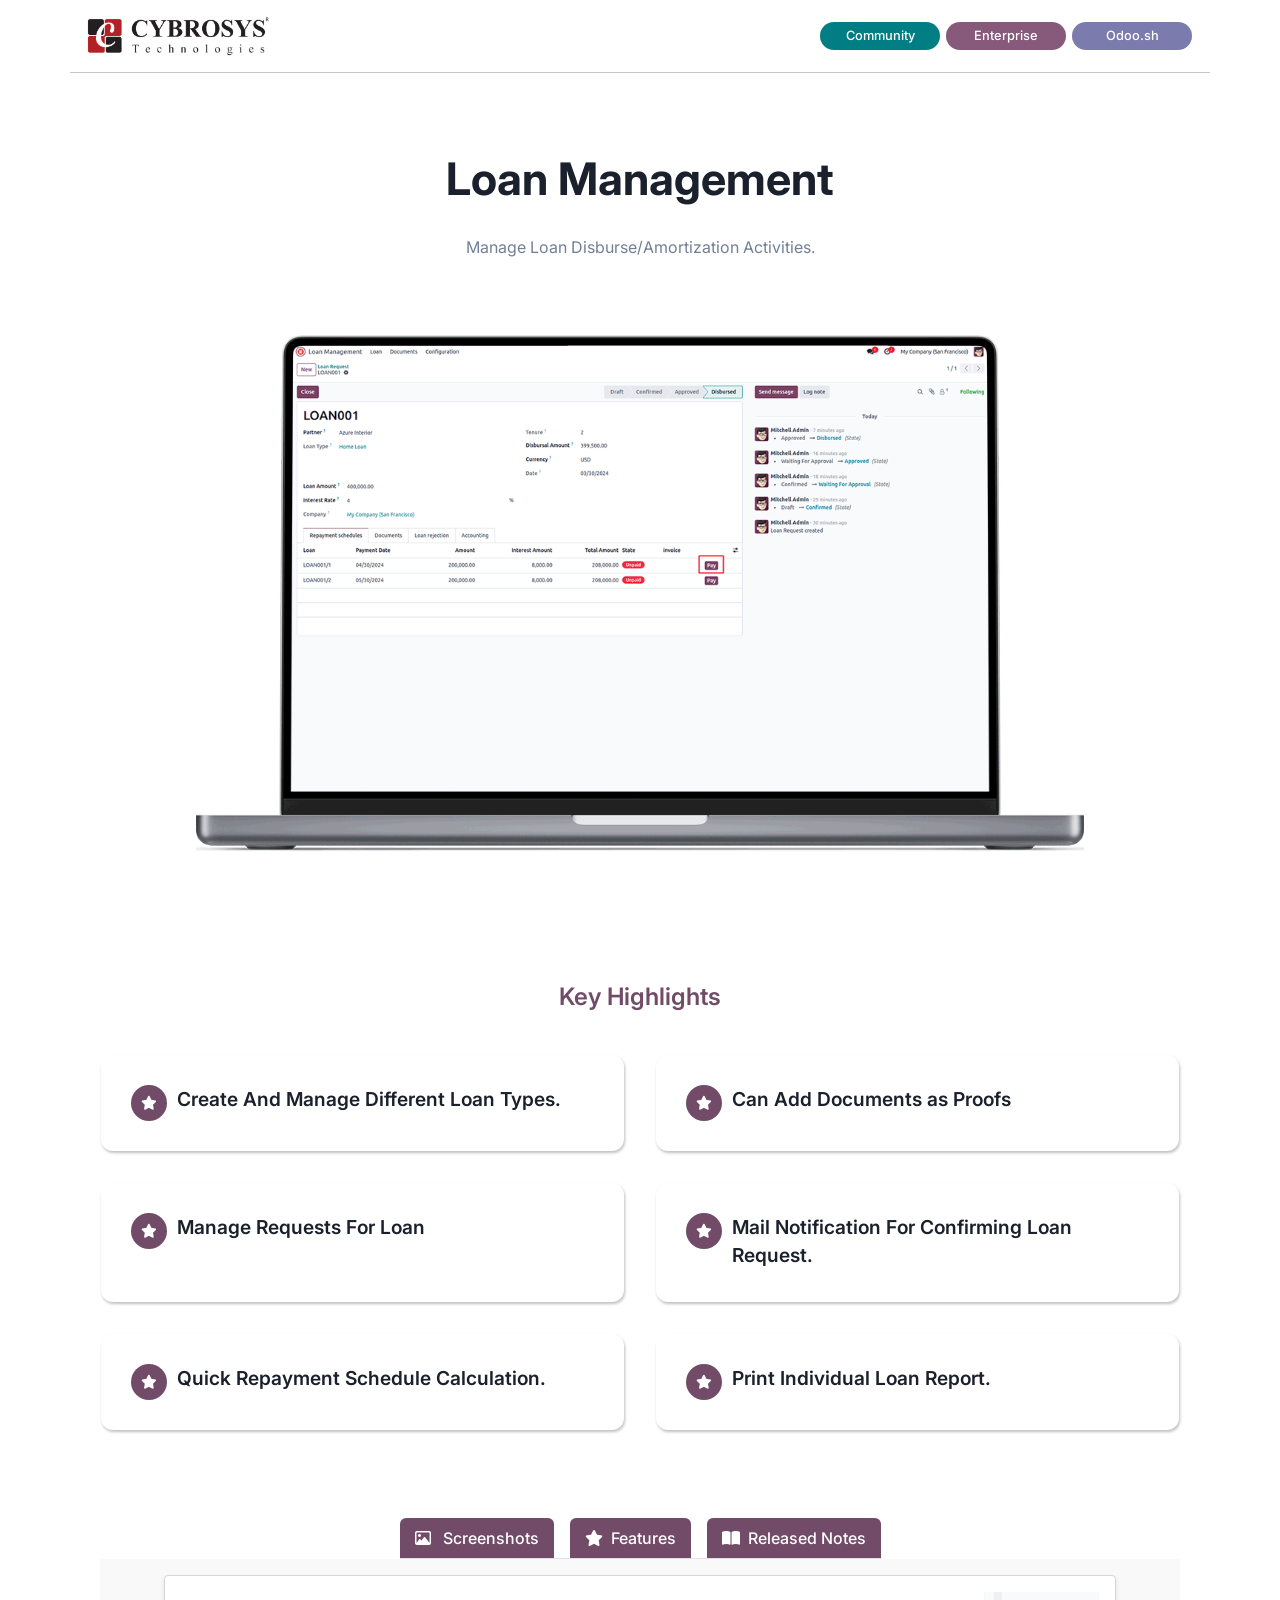
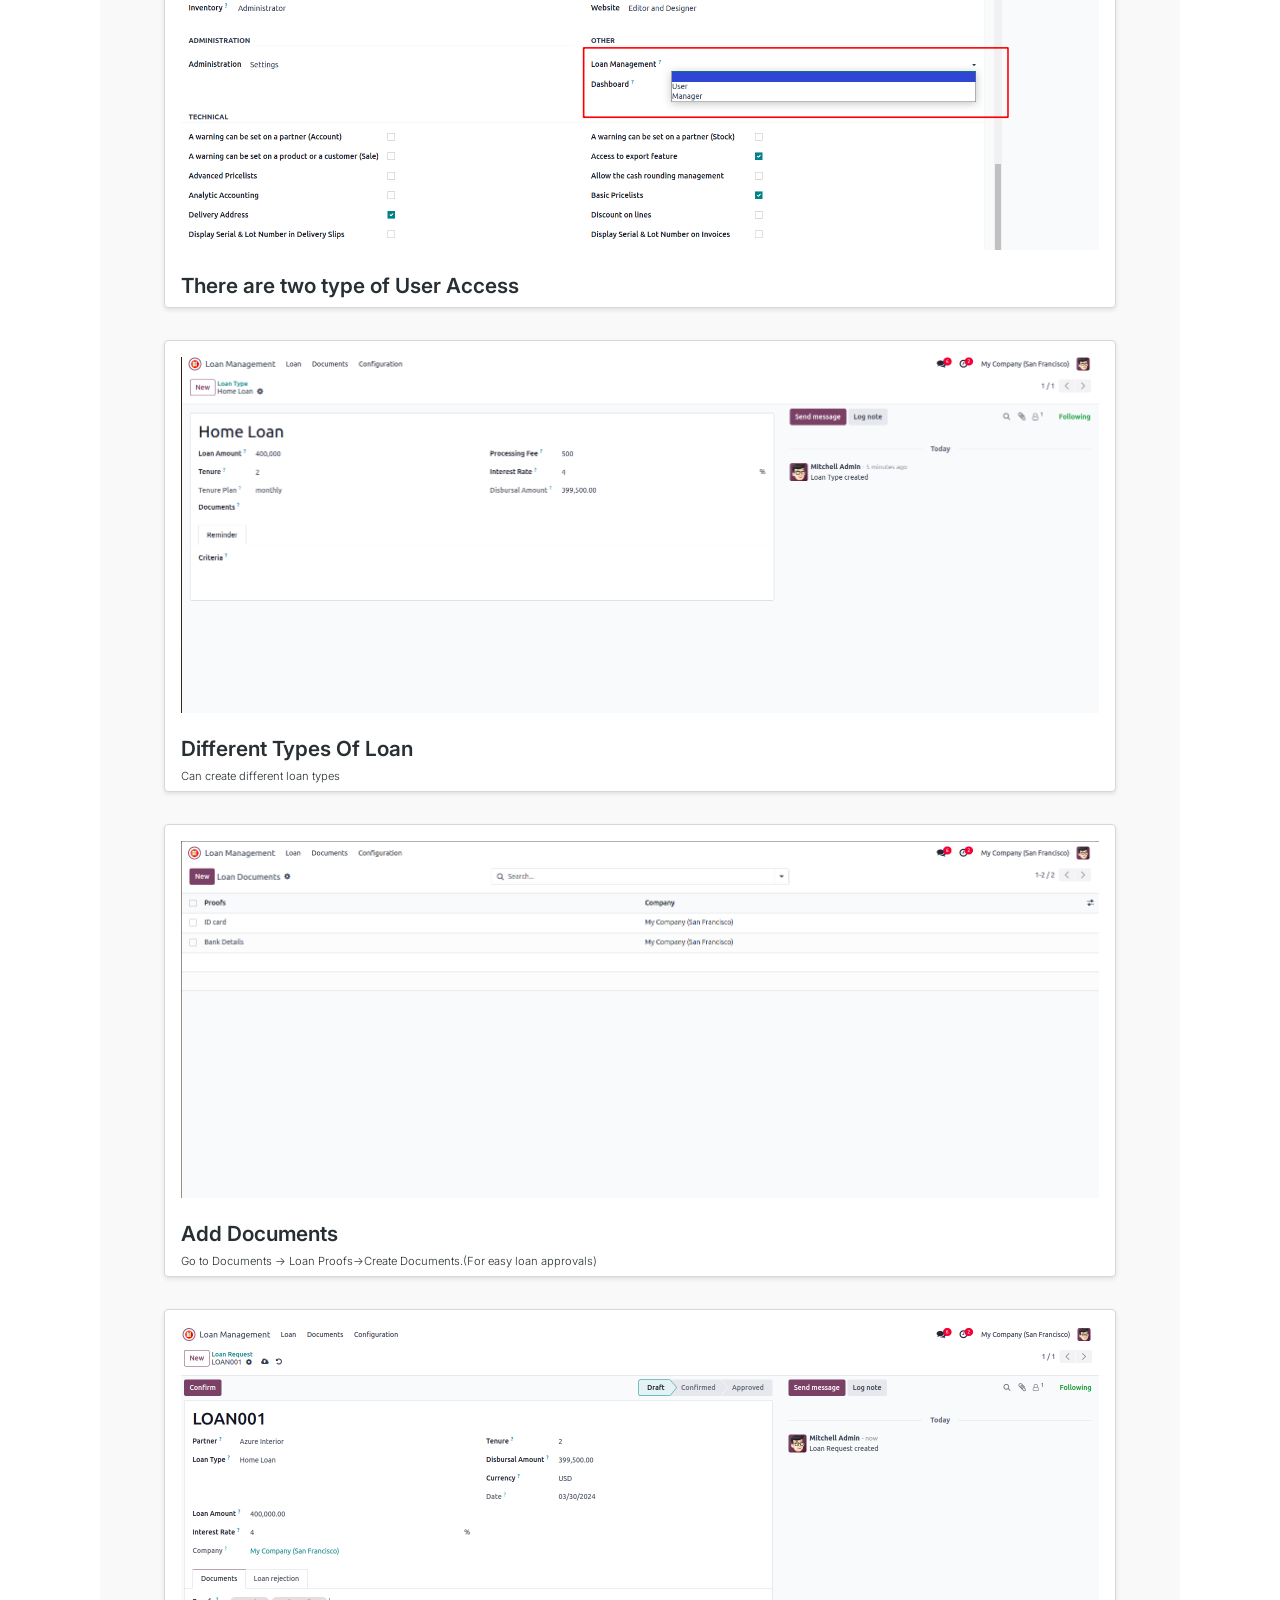
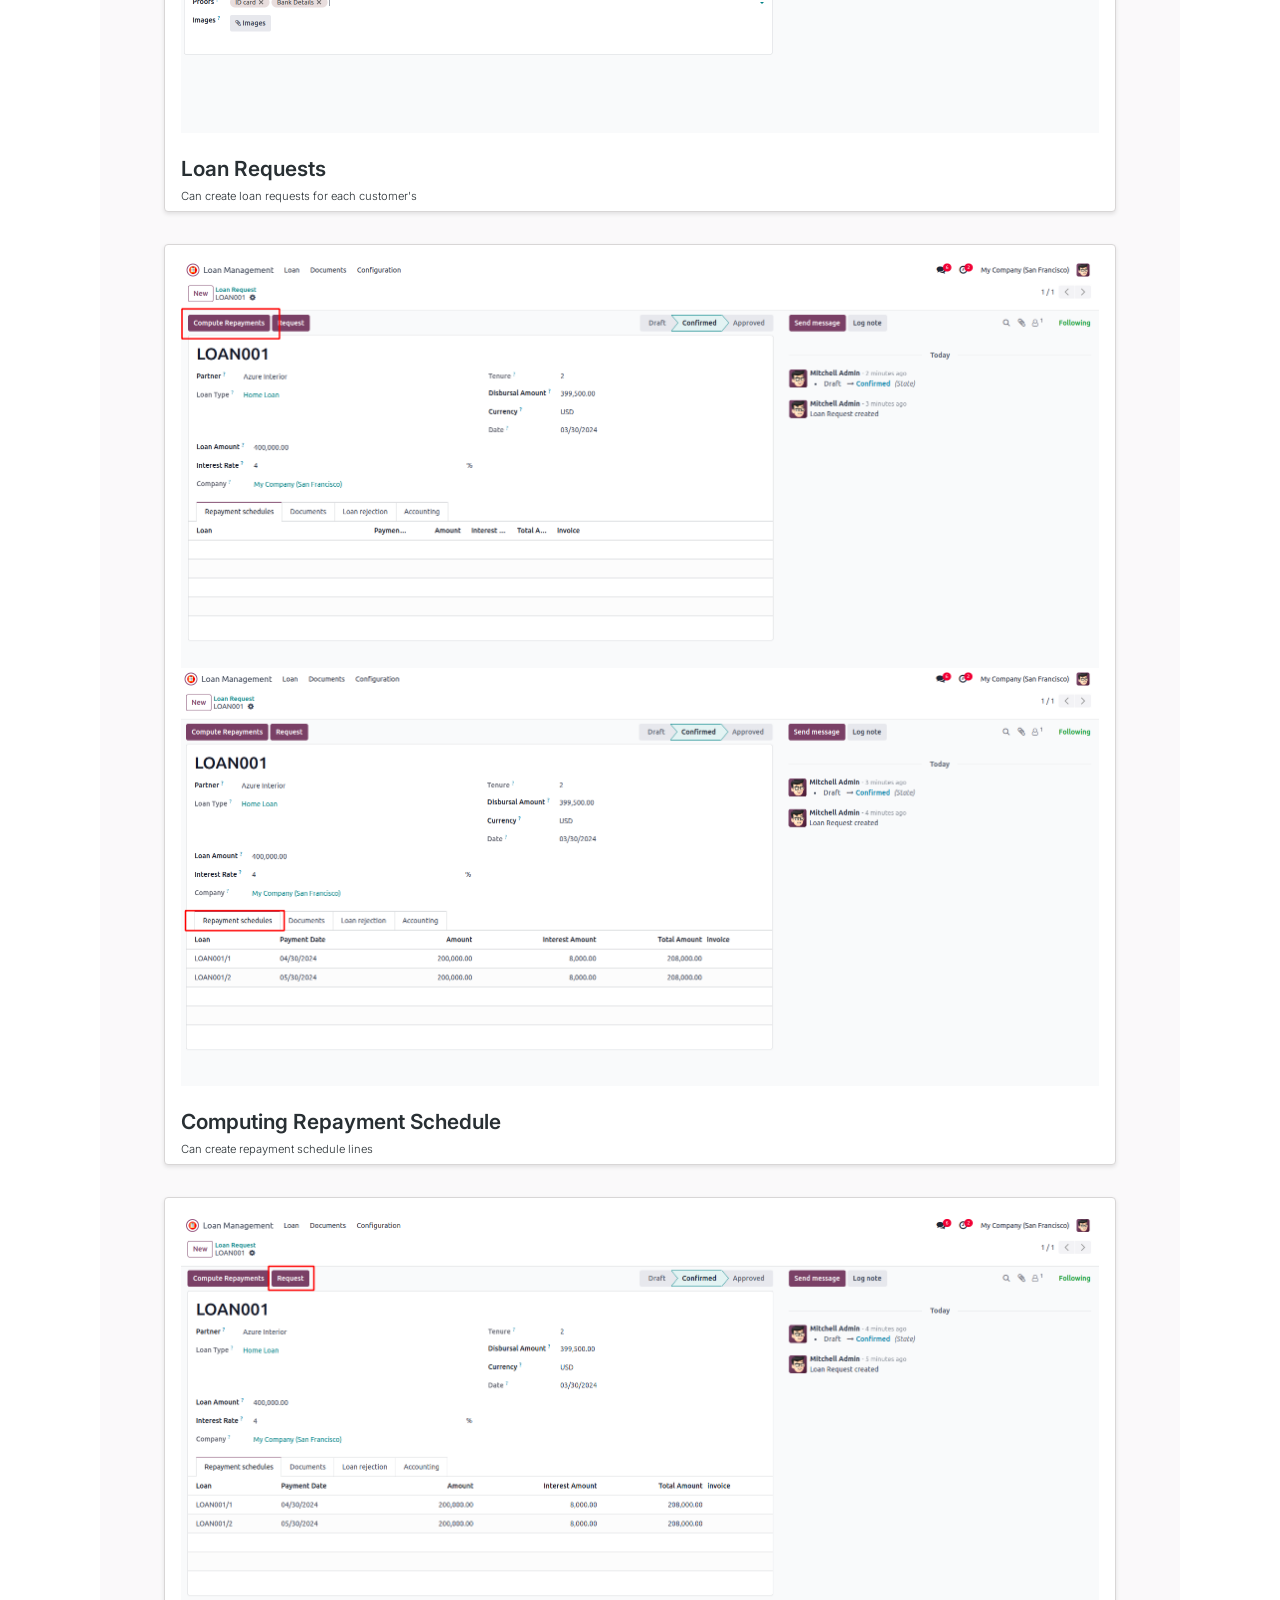
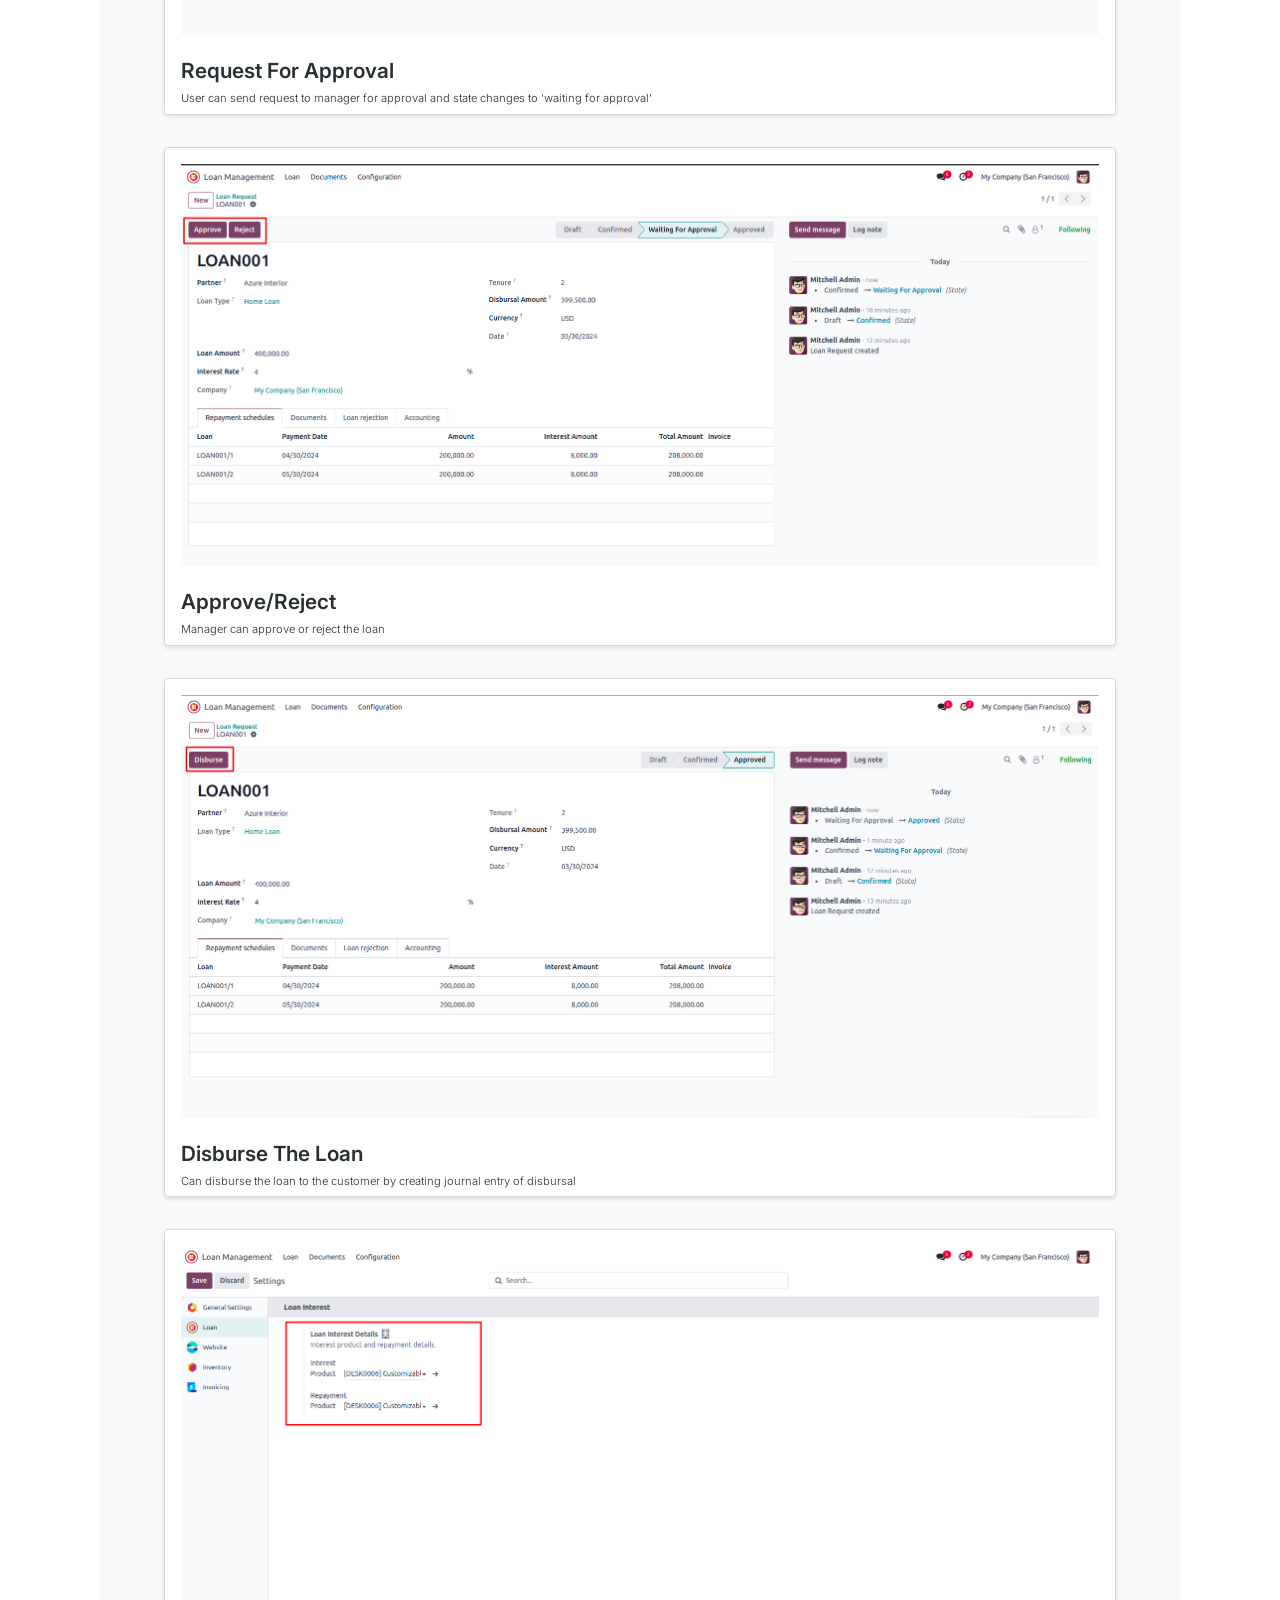
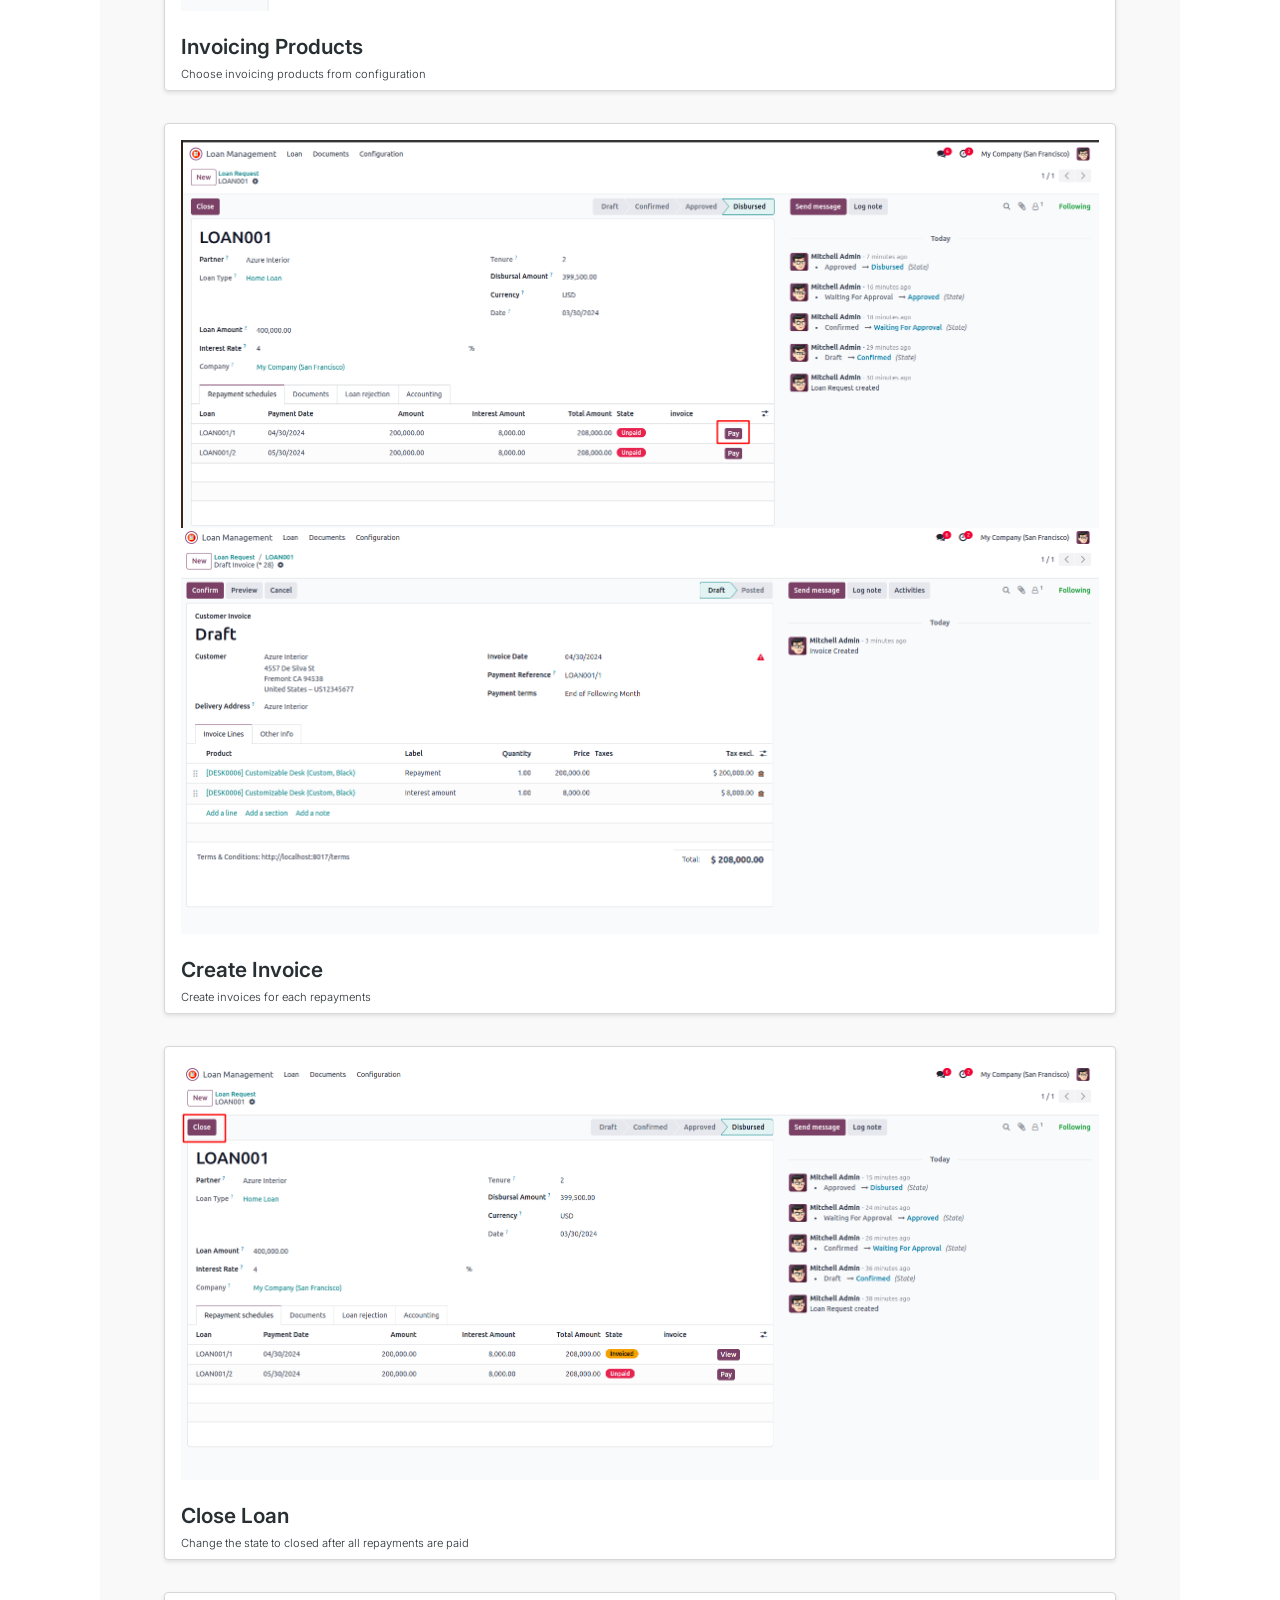
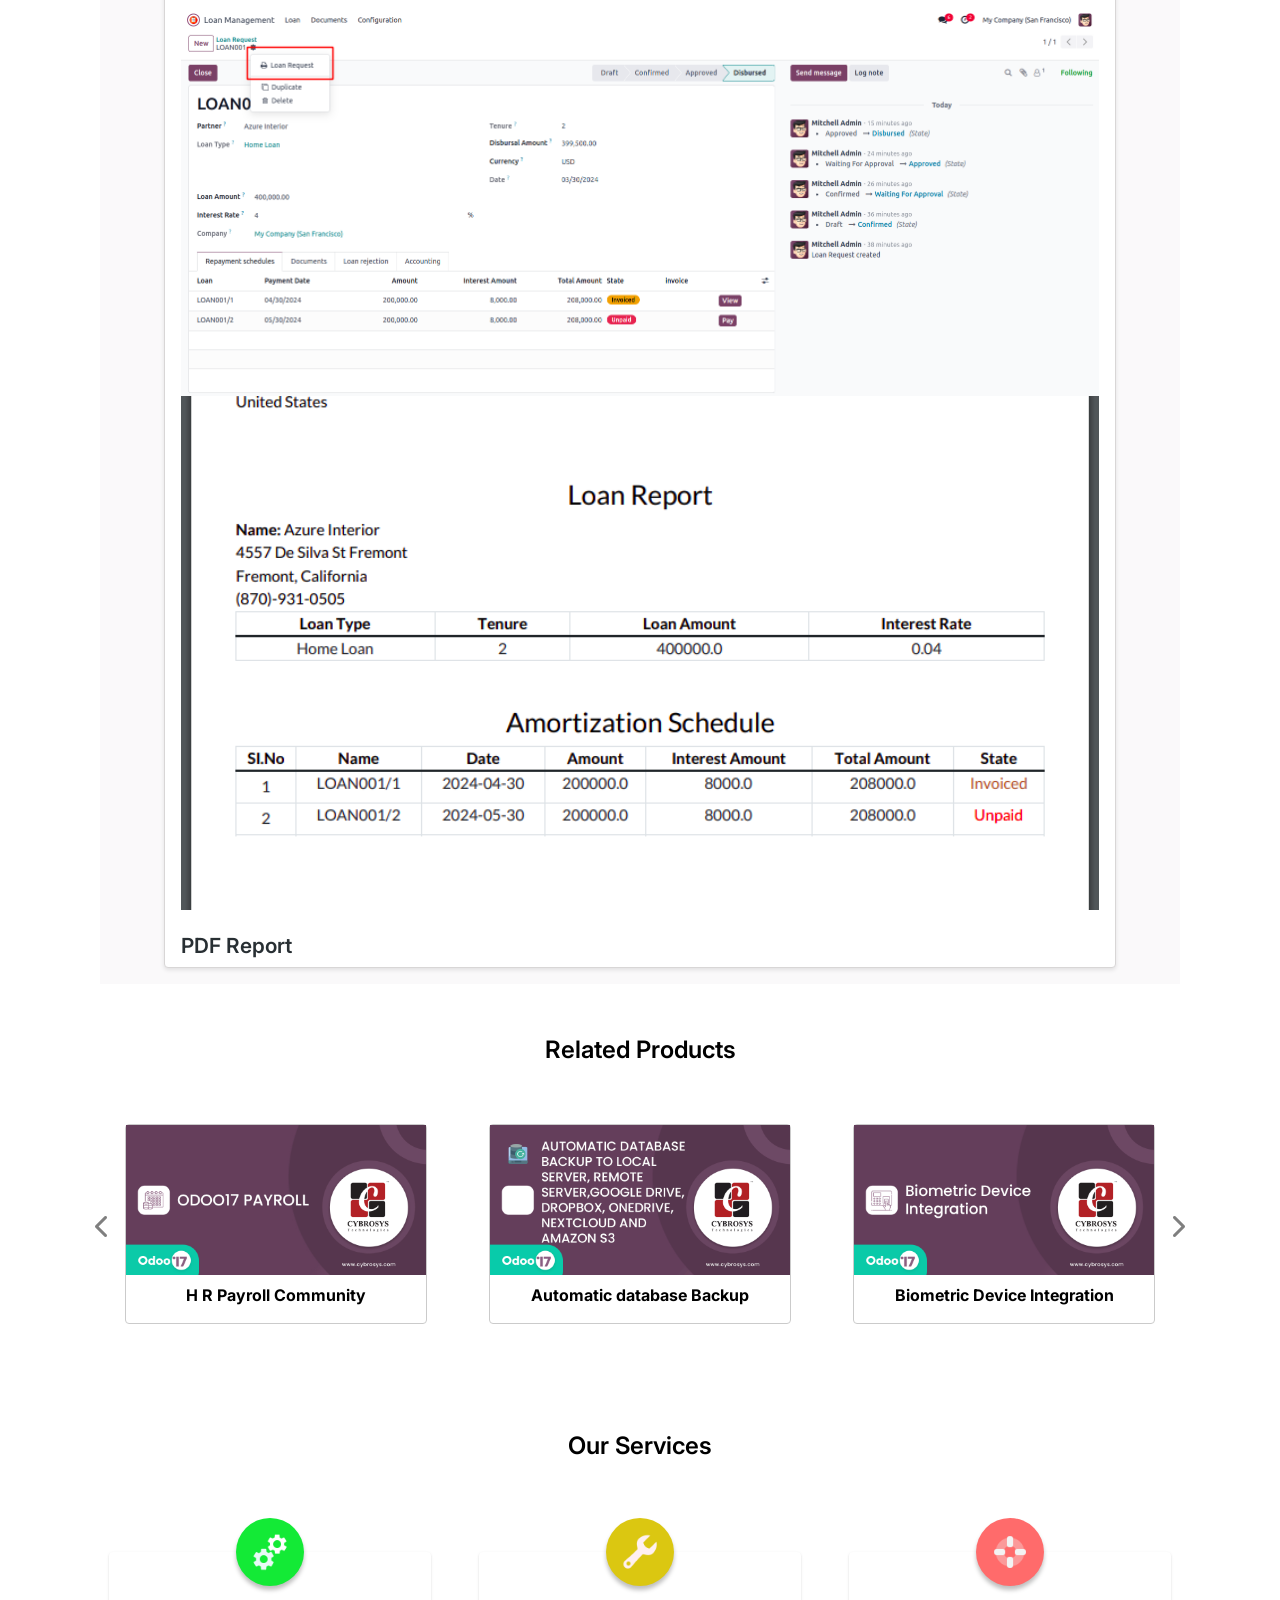
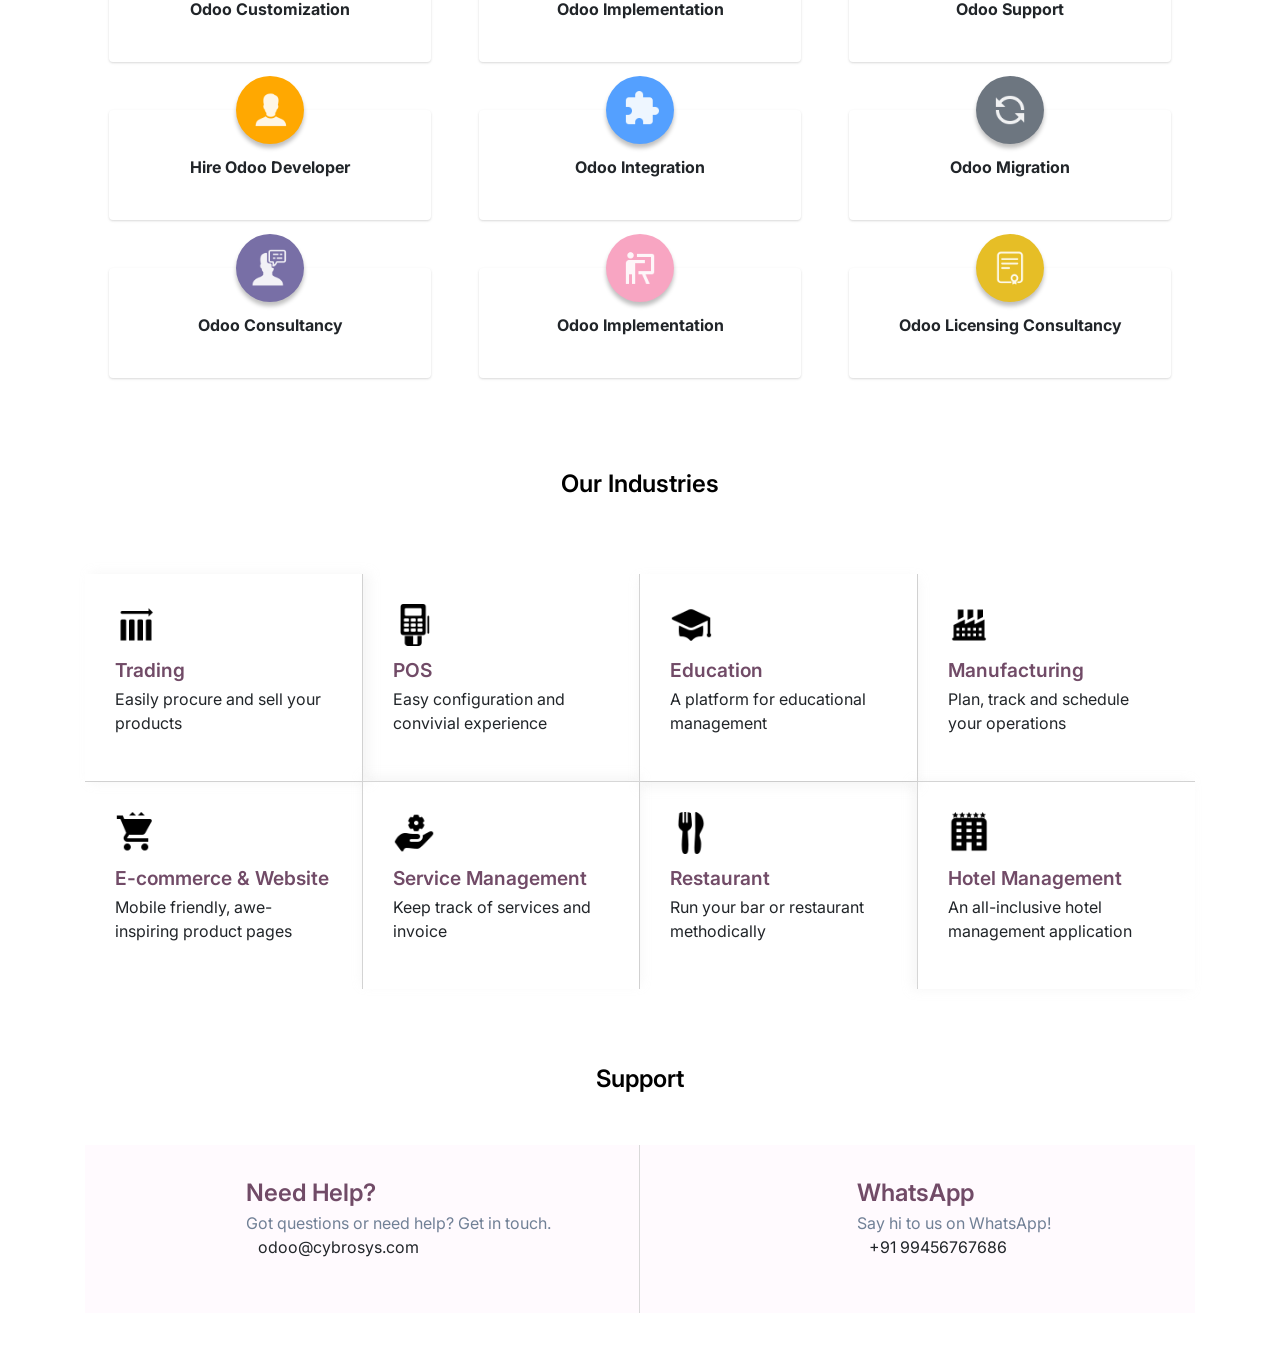
==== loan_management/static/description/index.html @ 4d15e5a1 "fix path icon" ====
<!DOCTYPE html>
<html lang="en">

<head>
    <meta charset="UTF-8">
    <meta name="viewport" content="width=device-width, initial-scale=1.0">
    <title>Odoo App 3 Index</title>
    <!-- Bootstrap CSS -->
    <link rel="stylesheet"
          href="https://cdn.jsdelivr.net/npm/bootstrap@4.0.0/dist/css/bootstrap.min.css"
          integrity="sha384-Gn5384xqQ1aoWXA+058RXPxPg6fy4IWvTNh0E263XmFcJlSAwiGgFAW/dAiS6JXm"
          crossorigin="anonymous">
    <link rel="stylesheet"
          href="https://cdnjs.cloudflare.com/ajax/libs/font-awesome/6.2.1/css/all.min.css">
    <link rel="preconnect" href="https://fonts.googleapis.com">
    <link rel="preconnect" href="https://fonts.gstatic.com" crossorigin>
    <link href="https://fonts.googleapis.com/css2?family=Inter:wght@400;500;600;700;800&display=swap"
          rel="stylesheet">
</head>
<body>
<section>
    <div class="container"
         style="font-family: 'Inter', sans-serif !important;background-color: #fff !important;">
        <div class="row">
            <div class="col-sm-12 col-md-12 col-lg-12 d-flex justify-content-between flex-wrap align-items-sm-center"
                 style="border-bottom:1px solid rgba(0, 0, 0, 0.22)">
                <div class="my-3">
                    <img src="assets/misc/Cybrosys R.png"
                         style="width:auto !important; height:40px !important">
                </div>
                <div class="my-3 d-flex align-items-center">
                    <div class="text-center"
                         style="background-color:#017E84 !important;font-size: 0.8rem !important; color:#fff !important; font-weight:500 !important; padding:4px !important; margin:0 3px !important; border-radius:50px !important; min-width: 120px !important;">
                        Community
                    </div>
                    <div class="text-center"
                         style="background-color:#875A7B !important; color:#fff !important;font-size: 0.8rem !important; font-weight:500 !important; padding:4px !important; margin:0 3px !important; border-radius:50px !important;min-width: 120px !important;">
                        Enterprise
                    </div>
                    <div class="text-center"
                         style="background-color:#7C7BAD !important; color:#fff !important;font-size: 0.8rem !important; font-weight:500 !important; padding:4px !important; margin:0 3px !important; border-radius:50px !important; min-width: 120px !important;">
                        Odoo.sh
                    </div>
                </div>
            </div>
        </div>
        <div class="row">
            <div class="col-sm-12 col-md-12 col-lg-12 text-center d-flex align-items-center flex-column"
                 style="margin: 80px 0px !important;">
                <h1 style="font-size: 2.8rem;font-weight: 700; color:
                    #1A202C;">
                    Loan Management</h1>
                <p class="my-3 mb-4"
                   style="max-width: 80%; font-weight: 400 !important; line-height: 32px; color: #718096;">
                    Manage Loan Disburse/Amortization Activities.
                </p>
                <div style="width: 80%; margin-top: 3rem;">
                    <img src="assets/screenshots/hero.gif"
                         class="img-responsive" width="100%" height="auto">
                </div>
            </div>
        </div>
        <div class="container mt-5 mb-5">
            <div class="col-lg-12 d-flex flex-column justify-content-center align-items-center mt-4">
                <p class="m-0"
                   style="font-weight: 600; font-size: 24px; color:#714b67 !important">
                    Key Highlights
                </p>
            </div>
            <div class="row py-4">
                <div class="col-md-6 col-sm-12 p-3">
                    <div class="d-flex   h-100" style="padding: 30px;border-radius: 12px;
                                    background: #FFF;
                                    box-shadow: 1px 2px 3px 0px rgba(0, 0, 0, 0.25); ">
                        <div style="width: 36px; height: 36px; border-radius: 50%; background: #714B67;
                                    display: flex; justify-content: center; align-items: center;
                                    margin-right: 10px; flex-shrink: 0;">
                            <i class="fa-solid fa-star  "
                               style="color: #fff;font-size:14px;"></i>
                        </div>
                        <div>
                            <p style="color: #1A202C;font-weight: 600;
                                      font-size: 1.2rem; margin-bottom: 2px;">
                                Create And Manage Different Loan Types.</p>
                        </div>
                    </div>
                </div>
                <div class="col-md-6 col-sm-12 p-3">
                    <div class="d-flex   h-100" style="padding: 30px;border-radius: 12px;
                                    background: #FFF;
                                    box-shadow: 1px 2px 3px 0px rgba(0, 0, 0, 0.25); ">
                        <div style="width: 36px; height: 36px; border-radius: 50%; background: #714B67;
                                    display: flex; justify-content: center; align-items: center;
                                    margin-right: 10px; flex-shrink: 0;">
                            <i class="fa-solid fa-star  "
                               style="color: #fff;font-size:14px;"></i>
                        </div>
                        <div>
                            <p style="color: #1A202C;font-weight: 600;
                                      font-size: 1.2rem; margin-bottom: 2px;">
                                Can Add Documents as Proofs</p>
                        </div>
                    </div>
                </div>
                <div class="col-md-6 col-sm-12 p-3">
                    <div class="d-flex   h-100" style="padding: 30px;border-radius: 12px;
                                    background: #FFF;
                                    box-shadow: 1px 2px 3px 0px rgba(0, 0, 0, 0.25); ">
                        <div style="width: 36px; height: 36px; border-radius: 50%; background: #714B67;
                                    display: flex; justify-content: center; align-items: center;
                                    margin-right: 10px; flex-shrink: 0;">
                            <i class="fa-solid fa-star  "
                               style="color: #fff;font-size:14px;"></i>
                        </div>
                        <div>
                            <p style="color: #1A202C;font-weight: 600;
                                      font-size: 1.2rem; margin-bottom: 2px;">
                                Manage Requests For Loan</p>
                        </div>
                    </div>
                </div>
                <div class="col-md-6 col-sm-12 p-3">
                    <div class="d-flex   h-100" style="padding: 30px;border-radius: 12px;
                                    background: #FFF;
                                    box-shadow: 1px 2px 3px 0px rgba(0, 0, 0, 0.25); ">
                        <div style="width: 36px; height: 36px; border-radius: 50%; background: #714B67;
                                    display: flex; justify-content: center; align-items: center;
                                    margin-right: 10px; flex-shrink: 0;">
                            <i class="fa-solid fa-star  "
                               style="color: #fff;font-size:14px;"></i>
                        </div>
                        <div>
                            <p style="color: #1A202C;font-weight: 600;
                                      font-size: 1.2rem; margin-bottom: 2px;">
                                Mail Notification For Confirming Loan Request.</p>
                        </div>
                    </div>
                </div>
                <div class="col-md-6 col-sm-12 p-3">
                    <div class="d-flex   h-100" style="padding: 30px;border-radius: 12px;
                                    background: #FFF;
                                    box-shadow: 1px 2px 3px 0px rgba(0, 0, 0, 0.25); ">
                        <div style="width: 36px; height: 36px; border-radius: 50%; background: #714B67;
                                    display: flex; justify-content: center; align-items: center;
                                    margin-right: 10px; flex-shrink: 0;">
                            <i class="fa-solid fa-star  "
                               style="color: #fff;font-size:14px;"></i>
                        </div>
                        <div>
                            <p style="color: #1A202C;font-weight: 600;
                                      font-size: 1.2rem; margin-bottom: 2px;">
                                Quick Repayment Schedule Calculation.</p>
                        </div>
                    </div>
                </div>
                <div class="col-md-6 col-sm-12 p-3">
                    <div class="d-flex   h-100" style="padding: 30px;border-radius: 12px;
                                    background: #FFF;
                                    box-shadow: 1px 2px 3px 0px rgba(0, 0, 0, 0.25); ">
                        <div style="width: 36px; height: 36px; border-radius: 50%; background: #714B67;
                                    display: flex; justify-content: center; align-items: center;
                                    margin-right: 10px; flex-shrink: 0;">
                            <i class="fa-solid fa-star  "
                               style="color: #fff;font-size:14px;"></i>
                        </div>
                        <div>
                            <p style="color: #1A202C;font-weight: 600;
                                      font-size: 1.2rem; margin-bottom: 2px;">
                                Print Individual Loan Report.</p>
                        </div>
                    </div>
                </div>
            </div>
        </div>
        <div class="container rounded">
            <ul class="nav nav-tabs d-flex"
                style="width: fit-content;margin: 0 auto;gap: 1rem;">
                <li class="col text-center py-2 text-nowrap "
                    style="color: #fff; background-color: #714B67;border-radius: 6px 6px 0px 0px;">
                    <a
                            class="active show" data-toggle="tab" href="#tab1"
                            style="color: #fff;font-weight: 500; background-color: #714B67; text-decoration: none;">
                        <i class="fa-regular fa-image  pr-2"
                           style="color: #fff;"></i>
                        Screenshots</a></li>
                <li class="col text-center py-2 text-nowrap "
                    style="color: #fff; background-color: #714B67;border-radius: 6px 6px 0px 0px;">
                    <a
                            data-toggle="tab" href="#tab2"
                            style="color: #fff;font-weight: 500;  text-decoration: none;"><i
                            class="fa-solid fa-star  pr-2"
                            style="color: #fff;"></i>Features</a></li>
                <li class="col text-center py-2 text-nowrap "
                    style="color: #fff; background-color: #714B67;border-radius: 6px 6px 0px 0px;">
                    <a
                            data-toggle="tab" href="#tab3"
                            style="color: #fff;font-weight: 500; text-decoration: none; background-color: #714B67;"><i
                            class="fa-solid fa-book-open  pr-2"
                            style="color: #fff;"></i>Released Notes</a></li>
            </ul>
            <div class="tab-content"
                 style="background-color: rgba(121, 113, 119, 0.04);">
                <div id="tab1" class="tab-pane fade in active show">
                    <div class="col-lg-12 py-2"
                         style="padding: 1rem 4rem !important;">
                        <div
                                style="border: 1px solid #d8d6d6; border-radius: 4px; background: #fff; box-shadow: 0 2px 4px rgba(0, 0, 0, 0.1);">
                            <div class="row justify-content-center p-3 w-100 m-0">
                                <img src="assets/screenshots/ss1.png"
                                     class="img-responsive" width="100%"
                                     height="auto">
                            </div>
                            <div class="px-3">
                                <h4 class="mt-2"
                                    style=" font-weight:600 !important; color:#282F33 !important; font-size:1.3rem !important">
                                    There are two type of User Access</h4>
                            </div>
                        </div>
                    </div>
                    <div class="col-lg-12 py-2"
                         style="padding: 1rem 4rem !important;">
                        <div
                                style="border: 1px solid #d8d6d6; border-radius: 4px; background: #fff; box-shadow: 0 2px 4px rgba(0, 0, 0, 0.1);">
                            <div class="row justify-content-center p-3 w-100 m-0">
                                <img src="assets/screenshots/ss2.png"
                                     class="img-responsive" width="100%"
                                     height="auto">
                            </div>
                            <div class="px-3">
                                <h4 class="mt-2"
                                    style=" font-weight:600 !important; color:#282F33 !important; font-size:1.3rem !important">
                                    Different Types Of Loan</h4>
                                <h6 class="mt-2"
                                    style=" font-weight:300 !important; color:#282F33 !important; font-size:0.7rem !important">
                                    Can create different loan types
                                    </h6>
                            </div>
                        </div>
                    </div>
                    <div class="col-lg-12 py-2"
                         style="padding: 1rem 4rem !important;">
                        <div
                                style="border: 1px solid #d8d6d6; border-radius: 4px; background: #fff; box-shadow: 0 2px 4px rgba(0, 0, 0, 0.1);">
                            <div class="row justify-content-center p-3 w-100 m-0">
                                <img src="assets/screenshots/ss3.png"
                                     class="img-responsive" width="100%"
                                     height="auto">
                            </div>
                            <div class="px-3">
                                <h4 class="mt-2"
                                    style=" font-weight:600 !important; color:#282F33 !important; font-size:1.3rem !important">
                                    Add Documents</h4>
                                <h6 class="mt-2"
                                    style=" font-weight:300 !important; color:#282F33 !important; font-size:0.7rem !important">
                                    Go to Documents -> Loan Proofs->Create Documents.(For easy loan approvals)
                                </h6>
                            </div>
                        </div>
                    </div>
                    <div class="col-lg-12 py-2"
                         style="padding: 1rem 4rem !important;">
                        <div
                                style="border: 1px solid #d8d6d6; border-radius: 4px;  background: #fff; box-shadow: 0 2px 4px rgba(0, 0, 0, 0.1);">
                            <div class="row justify-content-center p-3 w-100 m-0">
                                <img src="assets/screenshots/ss4.png"
                                     class="img-responsive" width="100%"
                                     height="auto">
                            </div>
                            <div class="px-3">
                                <h4 class="mt-2"
                                    style=" font-weight:600 !important; color:#282F33 !important; font-size:1.3rem !important">
                                    Loan Requests</h4>
                                <h6 class="mt-2"
                                    style=" font-weight:300 !important; color:#282F33 !important; font-size:0.7rem !important">
                                    Can create loan requests for each customer's
                                </h6>
                            </div>
                        </div>
                    </div>
                    <div class="col-lg-12 py-2"
                         style="padding: 1rem 4rem !important;">
                        <div
                                style="border: 1px solid #d8d6d6; border-radius: 4px;  background: #fff; box-shadow: 0 2px 4px rgba(0, 0, 0, 0.1);">
                            <div class="row justify-content-center p-3 w-100 m-0">
                                <img src="assets/screenshots/ss5.png"
                                     class="img-responsive" width="100%"
                                     height="auto"><img src="assets/screenshots/ss6.png"
                                     class="img-responsive" width="100%"
                                     height="auto">
                            </div>
                            <div class="px-3">
                                <h4 class="mt-2"
                                    style=" font-weight:600 !important; color:#282F33 !important; font-size:1.3rem !important">
                                    Computing Repayment Schedule</h4>
                                <h6 class="mt-2"
                                    style=" font-weight:300 !important; color:#282F33 !important; font-size:0.7rem !important"> Can create repayment schedule lines
                                </h6>
                            </div>
                        </div>
                    </div>
                    <div class="col-lg-12 py-2"
                         style="padding: 1rem 4rem !important;">
                        <div
                                style="border: 1px solid #d8d6d6; border-radius: 4px;  background: #fff; box-shadow: 0 2px 4px rgba(0, 0, 0, 0.1);">
                            <div class="row justify-content-center p-3 w-100 m-0">
                                <img src="assets/screenshots/ss7.png"
                                     class="img-responsive" width="100%"
                                     height="auto">
                            </div>
                            <div class="px-3">
                                <h4 class="mt-2"
                                    style=" font-weight:600 !important; color:#282F33 !important; font-size:1.3rem !important">
                                    Request For Approval</h4>
                                <h6 class="mt-2"
                                    style=" font-weight:300 !important; color:#282F33 !important; font-size:0.7rem !important"> User can send request to manager for approval and state changes to 'waiting for approval'
                                </h6>
                            </div>
                        </div>
                    </div>
                    <div class="col-lg-12 py-2"
                         style="padding: 1rem 4rem !important;">
                        <div
                                style="border: 1px solid #d8d6d6; border-radius: 4px;  background: #fff; box-shadow: 0 2px 4px rgba(0, 0, 0, 0.1);">
                            <div class="row justify-content-center p-3 w-100 m-0">
                                <img src="assets/screenshots/ss8.png"
                                     class="img-responsive" width="100%"
                                     height="auto">
                            </div>
                            <div class="px-3">
                                <h4 class="mt-2"
                                    style=" font-weight:600 !important; color:#282F33 !important; font-size:1.3rem !important">
                                    Approve/Reject</h4>
                                <h6 class="mt-2"
                                    style=" font-weight:300 !important; color:#282F33 !important; font-size:0.7rem !important"> Manager can approve or reject the loan
                                </h6>
                            </div>
                        </div>
                    </div>
                    <div class="col-lg-12 py-2"
                         style="padding: 1rem 4rem !important;">
                        <div
                                style="border: 1px solid #d8d6d6; border-radius: 4px;  background: #fff; box-shadow: 0 2px 4px rgba(0, 0, 0, 0.1);">
                            <div class="row justify-content-center p-3 w-100 m-0">
                                <img src="assets/screenshots/ss9.png"
                                     class="img-responsive" width="100%"
                                     height="auto">
                            </div>
                            <div class="px-3">
                                <h4 class="mt-2"
                                    style=" font-weight:600 !important; color:#282F33 !important; font-size:1.3rem !important">
                                    Disburse The Loan</h4>
                                <h6 class="mt-2"
                                    style=" font-weight:300 !important; color:#282F33 !important; font-size:0.7rem !important"> Can disburse the loan to the customer by creating journal entry of disbursal
                                </h6>
                            </div>
                        </div>
                    </div>
                    <div class="col-lg-12 py-2"
                         style="padding: 1rem 4rem !important;">
                        <div
                                style="border: 1px solid #d8d6d6; border-radius: 4px;  background: #fff; box-shadow: 0 2px 4px rgba(0, 0, 0, 0.1);">
                            <div class="row justify-content-center p-3 w-100 m-0">
                                <img src="assets/screenshots/ss10.png"
                                     class="img-responsive" width="100%"
                                     height="auto">
                            </div>
                            <div class="px-3">
                                <h4 class="mt-2"
                                    style=" font-weight:600 !important; color:#282F33 !important; font-size:1.3rem !important">
                                    Invoicing Products</h4>
                                <h6 class="mt-2"
                                    style=" font-weight:300 !important; color:#282F33 !important; font-size:0.7rem !important"> Choose invoicing products from configuration
                                </h6>
                            </div>
                        </div>
                    </div>
                    <div class="col-lg-12 py-2"
                         style="padding: 1rem 4rem !important;">
                        <div
                                style="border: 1px solid #d8d6d6; border-radius: 4px;  background: #fff; box-shadow: 0 2px 4px rgba(0, 0, 0, 0.1);">
                            <div class="row justify-content-center p-3 w-100 m-0">
                                <img src="assets/screenshots/ss11.png"
                                     class="img-responsive" width="100%"
                                     height="auto"><img src="assets/screenshots/ss12.png"
                                     class="img-responsive" width="100%"
                                     height="auto">
                            </div>
                            <div class="px-3">
                                <h4 class="mt-2"
                                    style=" font-weight:600 !important; color:#282F33 !important; font-size:1.3rem !important">
                                    Create Invoice</h4>
                                <h6 class="mt-2"
                                    style=" font-weight:300 !important; color:#282F33 !important; font-size:0.7rem !important"> Create invoices for each repayments
                                </h6>
                            </div>
                        </div>
                    </div>
                    <div class="col-lg-12 py-2"
                         style="padding: 1rem 4rem !important;">
                        <div
                                style="border: 1px solid #d8d6d6; border-radius: 4px;  background: #fff; box-shadow: 0 2px 4px rgba(0, 0, 0, 0.1);">
                            <div class="row justify-content-center p-3 w-100 m-0">
                                <img src="assets/screenshots/ss13.png"
                                     class="img-responsive" width="100%"
                                     height="auto">
                            </div>
                            <div class="px-3">
                                <h4 class="mt-2"
                                    style=" font-weight:600 !important; color:#282F33 !important; font-size:1.3rem !important">
                                    Close Loan</h4>
                                <h6 class="mt-2"
                                    style=" font-weight:300 !important; color:#282F33 !important; font-size:0.7rem !important"> Change the state to closed after all repayments are paid
                                </h6>
                            </div>
                        </div>
                    </div>
                    <div class="col-lg-12 py-2"
                         style="padding: 1rem 4rem !important;">
                        <div
                                style="border: 1px solid #d8d6d6; border-radius: 4px;  background: #fff; box-shadow: 0 2px 4px rgba(0, 0, 0, 0.1);">
                            <div class="row justify-content-center p-3 w-100 m-0">
                                <img src="assets/screenshots/ss14.png"
                                     class="img-responsive" width="100%"
                                     height="auto"><img src="assets/screenshots/ss15.png"
                                     class="img-responsive" width="100%"
                                     height="auto">
                            </div>
                            <div class="px-3">
                                <h4 class="mt-2"
                                    style=" font-weight:600 !important; color:#282F33 !important; font-size:1.3rem !important">
                                    PDF Report</h4>
                            </div>
                        </div>
                    </div>
                </div>
                <div id="tab2" class="tab-pane fade">
                    <div class="col-mg-12" style="padding: 1rem 4rem;">
                        <ul style="list-style: none; padding: 1rem 0;font-weight: 500;">
                            <li class="py-3"
                                style="font-weight: 500;background-color: #fff; border-radius: 4px; padding: 1rem; margin-bottom: 1rem; box-shadow: 0 2px 4px rgba(0, 0, 0, 0.1);">
                                    <span style="margin-right: 12px;"><img
                                            src="assets/misc/star (1) 2.svg"
                                            alt=""
                                            width="16px"></span>Create And Manage Different Loan Types.
                            </li>
                            <li class="py-3"
                                style="font-weight: 500;background-color: #fff; border-radius: 4px; padding: 1rem; margin-bottom: 1rem; box-shadow: 0 2px 4px rgba(0, 0, 0, 0.1);">
                                    <span style="margin-right: 12px;"><img
                                            src="assets/misc/star (1) 2.svg"
                                            alt=""
                                            width="16px"></span>Can Add Documents as Proofs
                            </li>
                            <li class="py-3"
                                style="font-weight: 500;background-color: #fff; border-radius: 4px; padding: 1rem; margin-bottom: 1rem; box-shadow: 0 2px 4px rgba(0, 0, 0, 0.1);">
                                    <span style="margin-right: 12px;"><img
                                            src="assets/misc/star (1) 2.svg"
                                            alt=""
                                            width="16px"></span>Manage Requests For Loan
                            </li>
                            <li class="py-3"
                                style="font-weight: 500;background-color: #fff; border-radius: 4px; padding: 1rem; margin-bottom: 1rem; box-shadow: 0 2px 4px rgba(0, 0, 0, 0.1);">
                                    <span style="margin-right: 12px;"><img
                                            src="assets/misc/star (1) 2.svg"
                                            alt=""
                                            width="16px"></span>Mail Notification For Confirming Loan Request
                            </li>
                            <li class="py-3"
                                style="font-weight: 500;background-color: #fff; border-radius: 4px; padding: 1rem; margin-bottom: 1rem; box-shadow: 0 2px 4px rgba(0, 0, 0, 0.1);">
                                    <span style="margin-right: 12px;"><img
                                            src="assets/misc/star (1) 2.svg"
                                            alt=""
                                            width="16px"></span>Quick Repayment Schedule Calculation.
                            </li>
                            <li class="py-3"
                                style="font-weight: 500;background-color: #fff; border-radius: 4px; padding: 1rem; margin-bottom: 1rem; box-shadow: 0 2px 4px rgba(0, 0, 0, 0.1);">
                                    <span style="margin-right: 12px;"><img
                                            src="assets/misc/star (1) 2.svg"
                                            alt=""
                                            width="16px"></span>Print Individual Loan Report.
                            </li>
                        </ul>
                    </div>
                </div>
                <div id="tab3" class="tab-pane fade">
                    <div class="col-mg-12 active" style="padding: 1rem 4rem;">
                        <div class="py-3"
                             style="font-weight: 500;background-color: #fff; border-radius: 4px; padding: 1rem; box-shadow: 0 2px 4px rgba(0, 0, 0, 0.1);">
                            <div class="d-flex mb-3"
                                 style="font-size: 0.8rem; font-weight: 500;"><span>Version
                                        17.0.1.0.0</span><span
                                    class="px-2">|</span><span
                                    style="color: #714B67;font-weight: 600;">Released on:30th Mar 2024</span>
                            </div>
                            <p class="m-0"
                               style=" color:#718096!important; font-size:1rem !important;line-height: 28px;">
                                Loan Management</p>
                        </div>
                    </div>
                </div>
            </div>
        </div>
        <div class="container mt-5">
            <div class="col-lg-12 d-flex flex-column justify-content-center align-items-center mt-5">
                <p class="m-0"
                   style="font-weight: 600; font-size: 24px; color:#000 !important">
                    Related Products</p>
            </div>
        </div>
            <div id="myCarousel" class="carousel slide py-3" data-ride="carousel">
                <div class="carousel-inner">
                    <div class="carousel-item active">
                        <div class="row p-4">
                            <div class="col">
                                <div class="p-3">
                                    <a href="https://apps.odoo.com/apps/modules/17.0/hr_payroll_community/" style="color: #000; text-decoration: none;">
                                        <div style="border:1px solid #CBCBCB !important;border-radius: 4px;">
                                            <div style="width: 300px; ">
                                                <img src="assets/modules/banner6.jpg" alt="" width="100%" height="auto">

                                            </div>
                                            <p class="text-center pt-2 text-black font-weight-bold">H R Payroll Community</p>
                                        </div>
                                    </a>
                                </div>
                            </div>
                            <div class="col">
                                <div class="p-3">
                                    <a href=https://apps.odoo.com/apps/modules/17.0/auto_database_backup/" style="color: #000; text-decoration: none;">
                                        <div style="border:1px solid #CBCBCB !important;border-radius: 4px;">
                                            <div style="width: 300px; ">
                                                <img src="assets/modules/banner1.gif" alt="" width="100%" height="auto">

                                            </div>
                                            <p class="text-center pt-2 text-black font-weight-bold">Automatic database Backup</p>
                                        </div>
                                    </a>
                                </div>
                            </div>
                            <div class="col">
                                <div class="p-3">
                                    <a href="https://apps.odoo.com/apps/modules/17.0/hr_zk_attendance/" style="color: #000; text-decoration: none;">
                                        <div style="border:1px solid #CBCBCB !important;border-radius: 4px;">
                                            <div style="width: 300px; ">
                                                <img src="assets/modules/banner3.png" alt="" width="100%" height="auto">

                                            </div>
                                            <p class="text-center pt-2 text-black font-weight-bold">Biometric Device Integration</p>
                                        </div>
                                    </a>
                                </div>
                            </div>
                        </div>
                    </div>
                    <div class="carousel-item">
                        <div class="row p-4">
                            <div class="col">
                                <div class="p-3">
                                    <a href="https://apps.odoo.com/apps/modules/17.0/hide_menu_user/" style="color: #000; text-decoration: none;">
                                        <div style="border:1px solid #CBCBCB !important;border-radius: 4px;">
                                            <div style="width: 300px; ">
                                                <img src="assets/modules/banner2.jpg" alt="" width="100%" height="auto">

                                            </div>
                                            <p class="text-center pt-2 text-black font-weight-bold">Hide Any Menu User Wise</p>
                                        </div>
                                    </a>
                                </div>
                            </div>
                            <div class="col">
                                <div class="p-3">
                                    <a href="https://apps.odoo.com/apps/modules/17.0/invoice_format_editor/" style="color: #000; text-decoration: none;">
                                        <div style="border:1px solid #CBCBCB !important;border-radius: 4px;">
                                            <div style="width: 300px;">
                                                <img src="assets/modules/banner4.png" alt="" width="100%" height="auto">
                                            </div>
                                            <p class="text-center pt-2 text-black font-weight-bold">Invoice format editor</p>
                                        </div>
                                    </a>
                                </div>
                            </div>
                            <div class="col">
                                <div class="p-3">
                                    <a href="https://apps.odoo.com/apps/modules/17.0/whatsapp_redirect/" style="color: #000; text-decoration: none;">
                                        <div style="border:1px solid #CBCBCB !important;border-radius: 4px;">
                                            <div style="width: 300px;">
                                                <img src="assets/modules/banner5.jpg" alt="" width="100%" height="auto">
                                            </div>
                                            <p class="text-center pt-2 text-black font-weight-bold"> Sent whatsapp message</p>
                                        </div>
                                    </a>
                                </div>
                            </div>
                        </div>
                    </div>
                </div>
                <a class="carousel-control-prev" href="#myCarousel" data-slide="prev" style="width: 35px; color: #000;">
                    <span class="carousel-control-prev-icon">
                        <i class="fa fa-chevron-left" style="font-size: 24px;"></i>
                    </span>
                </a>
                <a class="carousel-control-next" href="#myCarousel" data-slide="next" style="width: 35px; color: #000;">
                    <span class="carousel-control-next-icon">
                        <i class="fa fa-chevron-right" style="font-size: 24px;"></i>
                    </span>
                </a>
            </div>
        <div class="container mt-5">
            <div class="col-lg-12 d-flex flex-column justify-content-center align-items-center mt-4">
                <p class="m-0"
                   style="font-weight: 600; font-size: 24px; color:#000 !important">
                    Our Services</p>

            </div>
        </div>
        <div class="container my-5">
            <div class="row py-3">
                <div class="col-md-4 col-sm-6 px-4 py-4">
                    <div
                            style="background-color: #fff; padding: 25px; text-align: center;  box-shadow: rgba(0, 0, 0, 0.1) 0px 1px 3px 0px, rgba(0, 0, 0, 0.06) 0px 1px 2px 0px; position: relative;border-radius: 4px;">
                        <div style="position: absolute; top: 0%; left: 50%; transform: translate(-50%, -50%);">
                            <div style="background-color:#13EA36 ; border-radius: 50%; padding: 15px;    width: 68px;
                                    height: 68px; display: inline-block; box-shadow:0px 4px 4px rgba(0, 0, 0, 0.25);">
                                <img src="assets/icons/cogs.png"
                                     alt="service-icon" width="38px"
                                     height="auto">
                            </div>
                        </div>
                        <p style="margin-top: 20px; font-weight: bold;">Odoo
                            Customization</p>
                    </div>
                </div>
                <div class="col-md-4 col-sm-6 px-4 py-4">
                    <div
                            style="background-color: #fff; padding: 25px; text-align: center; box-shadow: rgba(0, 0, 0, 0.1) 0px 1px 3px 0px, rgba(0, 0, 0, 0.06) 0px 1px 2px 0px; position: relative;border-radius: 4px;">
                        <div style="position: absolute; top: 0%; left: 50%; transform: translate(-50%, -50%);">
                            <div style="background-color:#DBC711; border-radius: 50%; padding: 15px;    width: 68px;
                                    height: 68px; display: inline-block; box-shadow:0px 4px 4px rgba(0, 0, 0, 0.25);">
                                <img src="assets/icons/wrench.png"
                                     alt="service-icon" width="38px"
                                     height="auto">
                            </div>
                        </div>
                        <p style="margin-top: 20px; font-weight: bold;">Odoo
                            Implementation</p>
                    </div>
                </div>
                <div class="col-md-4 col-sm-6 px-4 py-4">
                    <div
                            style="background-color: #fff; padding: 25px; text-align: center;  box-shadow: rgba(0, 0, 0, 0.1) 0px 1px 3px 0px, rgba(0, 0, 0, 0.06) 0px 1px 2px 0px; position: relative; border-radius: 4px;">
                        <div style="position: absolute; top: 0%; left: 50%; transform: translate(-50%, -50%);">
                            <div style="background-color:#FF6B6B ; border-radius: 50%; padding: 15px;    width: 68px;
                                    height: 68px; display: inline-block; box-shadow:0px 4px 4px rgba(0, 0, 0, 0.25);">
                                <img src="assets/icons/lifebuoy.png"
                                     alt="service-icon" width="38px"
                                     height="auto">
                            </div>
                        </div>
                        <p style="margin-top: 20px; font-weight: bold;">Odoo
                            Support</p>
                    </div>
                </div>
                <div class="col-md-4 col-sm-6 px-4 py-4">
                    <div
                            style="background-color: #fff; padding: 25px; text-align: center; box-shadow: rgba(0, 0, 0, 0.1) 0px 1px 3px 0px, rgba(0, 0, 0, 0.06) 0px 1px 2px 0px; position: relative; border-radius: 4px;">
                        <div style="position: absolute; top: 0%; left: 50%; transform: translate(-50%, -50%);">
                            <div style="background-color:#FFA801 ; border-radius: 50%; padding: 15px;    width: 68px;
                                    height: 68px; display: inline-block; box-shadow:0px 4px 4px rgba(0, 0, 0, 0.25);">
                                <img src="assets/icons/user.png"
                                     alt="service-icon" width="38px"
                                     height="auto">
                            </div>
                        </div>
                        <p style="margin-top: 20px; font-weight: bold;">Hire
                            Odoo Developer</p>
                    </div>
                </div>
                <div class="col-md-4 col-sm-6 px-4 py-4">
                    <div
                            style="background-color: #fff; padding: 25px; text-align: center;  box-shadow: rgba(0, 0, 0, 0.1) 0px 1px 3px 0px, rgba(0, 0, 0, 0.06) 0px 1px 2px 0px; position: relative; border-radius: 4px;">

                        <div style="position: absolute; top: 0%; left: 50%; transform: translate(-50%, -50%);">
                            <div style="background-color:#54A0FF; border-radius: 50%; padding: 15px;    width: 68px;
                                    height: 68px; display: inline-block; box-shadow:0px 4px 4px rgba(0, 0, 0, 0.25);">
                                <img src="assets/icons/puzzle.png"
                                     alt="service-icon" width="38px"
                                     height="auto">
                            </div>
                        </div>
                        <p style="margin-top: 20px; font-weight: bold;">Odoo
                            Integration</p>
                    </div>
                </div>
                <div class="col-md-4 col-sm-6 px-4 py-4">
                    <div
                            style="background-color: #fff; padding: 25px; text-align: center;  box-shadow: rgba(0, 0, 0, 0.1) 0px 1px 3px 0px, rgba(0, 0, 0, 0.06) 0px 1px 2px 0px; position: relative;border-radius: 4px;">
                        <div style="position: absolute; top: 0%; left: 50%; transform: translate(-50%, -50%);">
                            <div style="background-color:#6D7680 ; border-radius: 50%; padding: 15px;    width: 68px;
                                    height: 68px; display: inline-block; box-shadow:0px 4px 4px rgba(0, 0, 0, 0.25);">
                                <img src="assets/icons/update.png"
                                     alt="service-icon" width="38px"
                                     height="auto">
                            </div>
                        </div>
                        <p style="margin-top: 20px; font-weight: bold;">Odoo
                            Migration</p>
                    </div>
                </div>
                <div class="col-md-4 col-sm-6 px-4 py-4">
                    <div
                            style="background-color: #fff; padding: 25px; text-align: center;  box-shadow: rgba(0, 0, 0, 0.1) 0px 1px 3px 0px, rgba(0, 0, 0, 0.06) 0px 1px 2px 0px; position: relative;border-radius: 4px;">
                        <div style="position: absolute; top: 0%; left: 50%; transform: translate(-50%, -50%);">
                            <div style="background-color:#786FA6 ; border-radius: 50%; padding: 15px;    width: 68px;
                                    height: 68px; display: inline-block; box-shadow:0px 4px 4px rgba(0, 0, 0, 0.25);">
                                <img src="assets/icons/consultation.png"
                                     alt="service-icon" width="38px"
                                     height="auto">
                            </div>
                        </div>
                        <p style="margin-top: 20px; font-weight: bold;">Odoo
                            Consultancy</p>
                    </div>
                </div>
                <div class="col-md-4 col-sm-6 px-4 py-4">
                    <div
                            style="background-color: #fff; padding: 25px; text-align: center; box-shadow: rgba(0, 0, 0, 0.1) 0px 1px 3px 0px, rgba(0, 0, 0, 0.06) 0px 1px 2px 0px;position: relative;border-radius: 4px;">
                        <div style="position: absolute; top: 0%; left: 50%; transform: translate(-50%, -50%);">
                            <div style="background-color:#F8A5C2 ; border-radius: 50%; padding: 15px;    width: 68px;
                                    height: 68px; display: inline-block; box-shadow:0px 4px 4px rgba(0, 0, 0, 0.25);">
                                <img src="assets/icons/training.png"
                                     alt="service-icon" width="38px"
                                     height="auto">
                            </div>
                        </div>
                        <p style="margin-top: 20px; font-weight: bold;">Odoo
                            Implementation</p>
                    </div>
                </div>
                <div class="col-md-4 col-sm-6 px-4 py-4">
                    <div
                            style="background-color: #fff; padding: 25px; text-align: center;  box-shadow: rgba(0, 0, 0, 0.1) 0px 1px 3px 0px, rgba(0, 0, 0, 0.06) 0px 1px 2px 0px; position: relative;border-radius: 4px;">
                        <div style="position: absolute; top: 0%; left: 50%; transform: translate(-50%, -50%);">
                            <div style="background-color:#E6BE26; border-radius: 50%; padding: 15px;    width: 68px;
                                    height: 68px; display: inline-block; box-shadow:0px 4px 4px rgba(0, 0, 0, 0.25);">
                                <img src="assets/icons/license.png"
                                     alt="service-icon" width="38px"
                                     height="auto">
                            </div>
                        </div>
                        <p style="margin-top: 20px; font-weight: bold;">Odoo
                            Licensing Consultancy</p>
                    </div>
                </div>
            </div>
        </div>
        <div class="container mt-5">
            <div class="col-lg-12 d-flex flex-column justify-content-center align-items-center mt-4">
                <p class="m-0"
                   style="font-weight: 600; font-size: 24px; color:#000 !important">
                    Our Industries</p>

            </div>
        </div>
        <div class="container">
            <div class="row my-5 py-4">
                <div class="col-md-3 col-sm-6 p-0">
                    <div class="d-flex flex-column h-100 "
                         style="border-right: 1px solid rgb(209, 209, 209); border-bottom: 1px solid  rgb(209, 209, 209); padding: 30px; box-shadow: 6px 0 10px rgba(228, 227, 227, 0.373);">
                        <img src="assets/icons/trading-black.png" width="42px"
                             height="auto" alt="">
                        <p style="color: #714B67;font-weight: 600; margin-top: 10px;
                           font-size: 1.2rem; margin-bottom: 2px;">Trading</p>
                        <p>Easily procure and sell your products</p>
                    </div>
                </div>
                <div class="col-md-3 col-sm-6  p-0">
                    <div class="d-flex flex-column h-100"
                         style="border-right: 1px solid rgb(209, 209, 209);border-bottom: 1px solid  rgb(209, 209, 209); padding: 30px;">
                        <img src="assets/icons/pos-black.png" width="42px"
                             height="auto" alt="">
                        <p style="color: #714B67;font-weight: 600; margin-top: 10px;
                            font-size: 1.2rem; margin-bottom: 2px;">POS</p>
                        <p>Easy configuration and convivial experience</p>
                    </div>
                </div>
                <div class="col-md-3 col-sm-6  p-0">
                    <div class="d-flex flex-column h-100"
                         style="border-right: 1px solid  rgb(209, 209, 209);border-bottom: 1px solid   rgba(0, 0, 0, 0.2); padding: 30px; box-shadow: 0 5px 10px  rgba(228, 227, 227, 0.373)">
                        <img src="assets/icons/education-black.png" width="42px"
                             height="auto" alt="">
                        <p style="color: #714B67;font-weight: 600; margin-top: 10px;
                            font-size: 1.2rem; margin-bottom: 2px;">
                            Education</p>
                        <p>A platform for educational management</p>
                    </div>
                </div>
                <div class="col-md-3 col-sm-6  p-0">
                    <div class="d-flex flex-column h-100"
                         style="border-bottom: 1px solid  rgb(209, 209, 209); padding: 30px; ">
                        <img src="assets/icons/manufacturing-black.png"
                             width="42px" height="auto" alt="">
                        <p style="color: #714B67;font-weight: 600; margin-top: 10px;
                            font-size: 1.2rem; margin-bottom: 2px;">
                            Manufacturing</p>
                        <p>Plan, track and schedule your operations</p>
                    </div>
                </div>
                <div class="col-md-3 col-sm-6 p-0">
                    <div class="d-flex flex-column h-100"
                         style="border-right: 1px solid  rgb(209, 209, 209); padding: 30px;">
                        <img src="assets/icons/ecom-black.png" width="42px"
                             height="auto" alt="">
                        <p style="color: #714B67;font-weight: 600; margin-top: 10px;
                            font-size: 1.2rem; margin-bottom: 2px;">E-commerce &
                            Website</p>
                        <p>Mobile friendly, awe-inspiring product pages</p>
                    </div>
                </div>
                <div class="col-md-3 col-sm-6   p-0">
                    <div class="d-flex flex-column h-100"
                         style="border-right: 1px solid  rgb(209, 209, 209); padding: 30px;box-shadow: 0 -5px 10px  rgba(228, 227, 227, 0.373);">
                        <img src="assets/icons/service-black.png" width="42px"
                             height="auto" alt="">
                        <p style="color: #714B67;font-weight: 600; margin-top: 10px;
                            font-size: 1.2rem; margin-bottom: 2px;">Service
                            Management</p>
                        <p>Keep track of services and invoice</p>
                    </div>
                </div>
                <div class="col-md-3 col-sm-6    p-0">
                    <div class="d-flex flex-column h-100"
                         style="border-right: 1px solid  rgb(209, 209, 209); padding: 30px; ">
                        <img src="assets/icons/restaurant-black.png"
                             width="42px" height="auto" alt="">
                        <p style="color: #714B67;font-weight: 600; margin-top: 10px;
                            font-size: 1.2rem; margin-bottom: 2px;">
                            Restaurant</p>
                        <p>Run your bar or restaurant methodically</p>
                    </div>
                </div>
                <div class="col-md-3 col-sm-6   p-0">
                    <div class="d-flex flex-column h-100"
                         style=" padding: 30px;box-shadow: -5px 0 10px  rgba(228, 227, 227, 0.373);">
                        <img src="assets/icons/hotel-black.png" width="42px"
                             height="auto" alt="">
                        <p style="color: #714B67;font-weight: 600; margin-top: 10px;
                            font-size: 1.2rem; margin-bottom: 2px;">Hotel
                            Management</p>
                        <p>An all-inclusive hotel management application</p>
                    </div>
                </div>
            </div>
        </div>
        <div class="container mt-5">
            <div class="col-lg-12 d-flex flex-column justify-content-center align-items-center mt-5">
                <p class="m-0"
                   style="font-weight: 600; font-size: 24px; color:#000 !important">
                    Support</p>
            </div>
        </div>
        <div class="container my-5">
            <div class="row" style="background-color: #FFFAFE;">
                <div class="col-md-6 pb-4  d-flex align-items-center justify-content-center"
                     style="border-right: 1px solid #D9D9D9;">
                    <div style="padding: 30px;">
                        <div class="d-flex align-items-center">
                            <img src="assets/misc/support (1) 1.svg" alt=""
                                 width="60px" style="margin-right: 12px;">
                            <div style="padding: 0px 8px;">
                                    <span
                                            style="color: #714B67;font-size: 24px;font-weight: 600;padding-bottom: 1rem;">Need
                                        Help?</span>
                                <p class="m-0" style="color:#718096;">Got
                                    questions or need help? Get in touch.</p>
                                <div style="font-weight: 400;"><span><img
                                        src="assets/misc/support-email.svg"
                                        alt=""
                                        width="18px"
                                        style="filter: invert(1);margin-right: 0.8rem;"></span>odoo@cybrosys.com
                                </div>
                            </div>
                        </div>
                    </div>
                </div>
                <div class="col-md-6 pb-4 d-flex align-items-center justify-content-center">
                    <div style="padding: 30px;">
                        <div class="d-flex align-items-center">
                            <img src="assets/misc/whatsapp 1.svg" alt=""
                                 width="60px" style="margin-right: 12px;">
                            <div>
                                <span style="color: #714B67;font-size: 24px;font-weight: 600;">WhatsApp</span>
                                <p class="m-0" style="color:#718096;">Say hi to
                                    us on WhatsApp!</p>
                                <div style="font-weight: 400; font-size: 16px;"><span><img
                                        src="assets/misc/phone.svg"
                                        alt="" width="14px"
                                        style="filter: invert(1); margin-right: 0.8rem;"></span>+91
                                    99456767686
                                </div>
                            </div>
                        </div>
                    </div>
                </div>
            </div>
        </div>
    </div>
</section>
<!-- Optional JavaScript -->
<!-- jQuery first, then Popper.js, then Bootstrap JS -->
<script src="https://ajax.googleapis.com/ajax/libs/jquery/3.5.1/jquery.min.js"></script>
<script src="https://maxcdn.bootstrapcdn.com/bootstrap/4.5.2/js/bootstrap.min.js"></script>
</body>
</html>
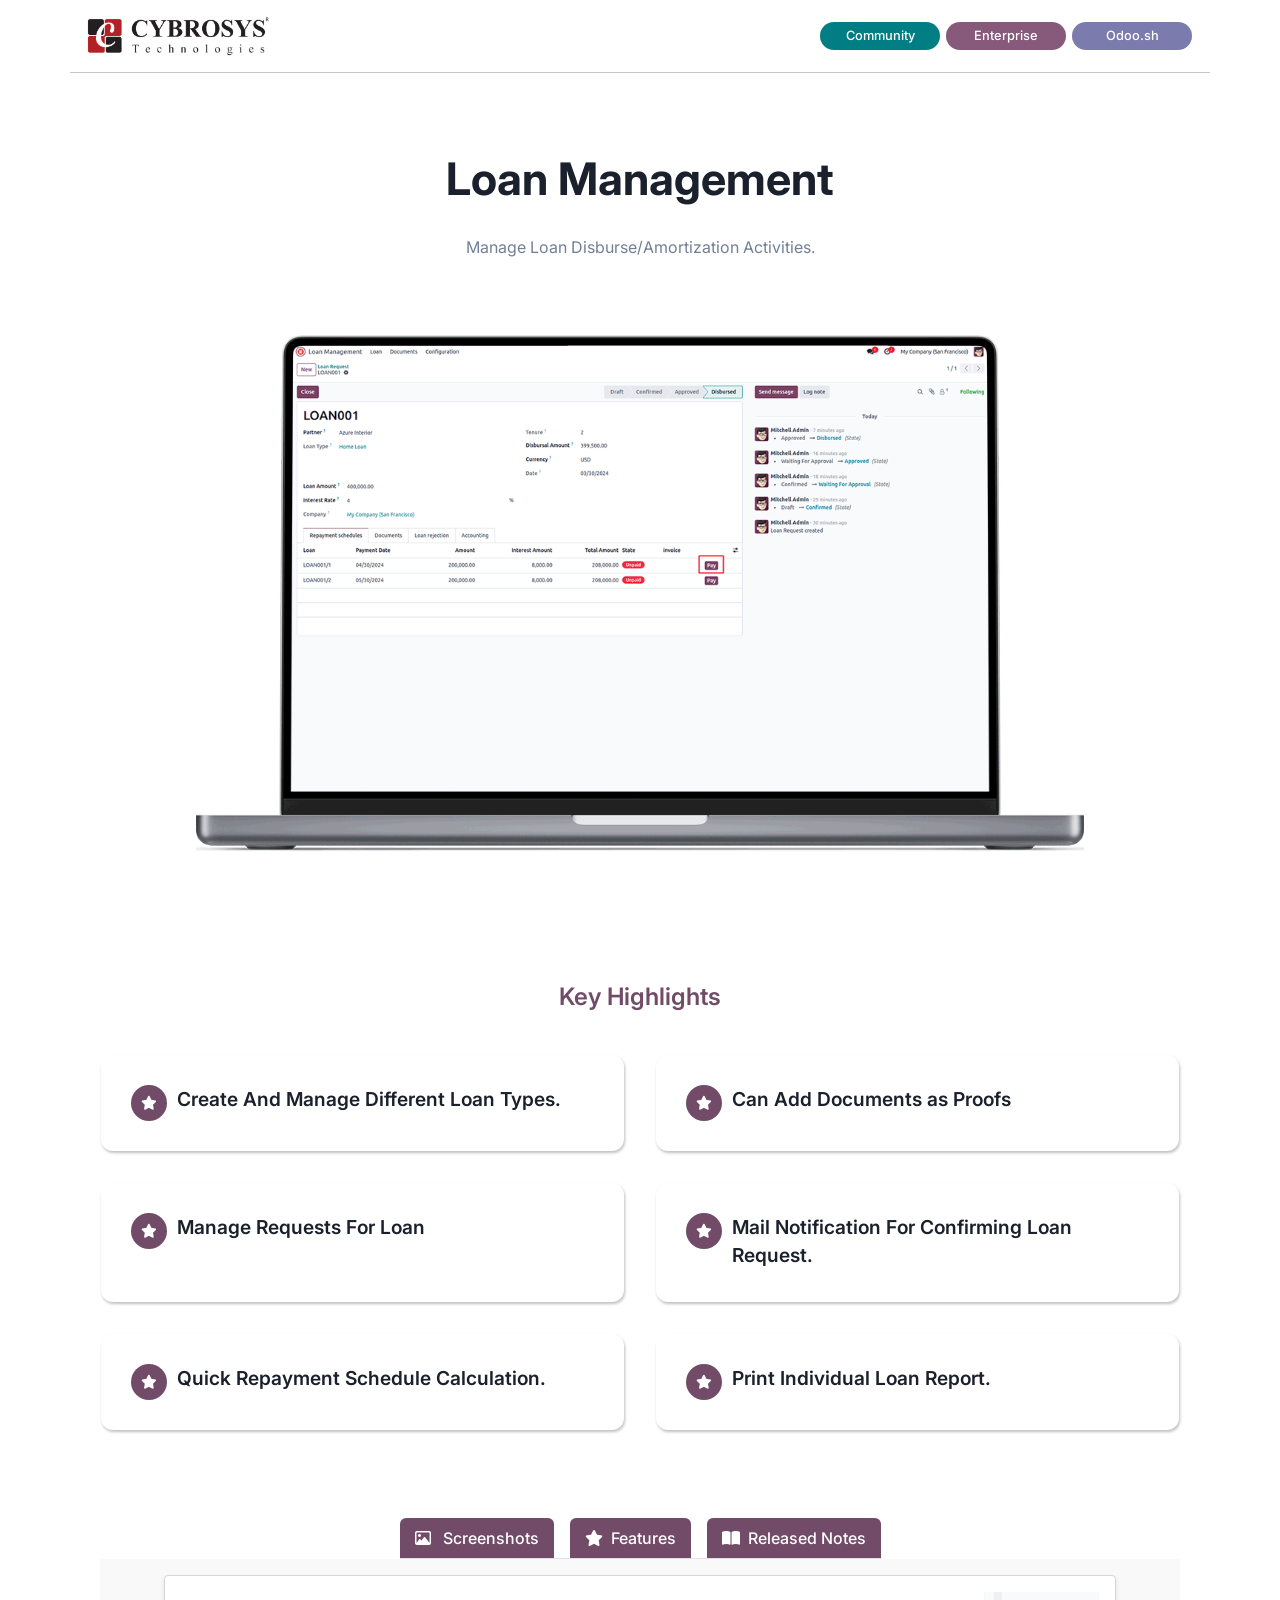
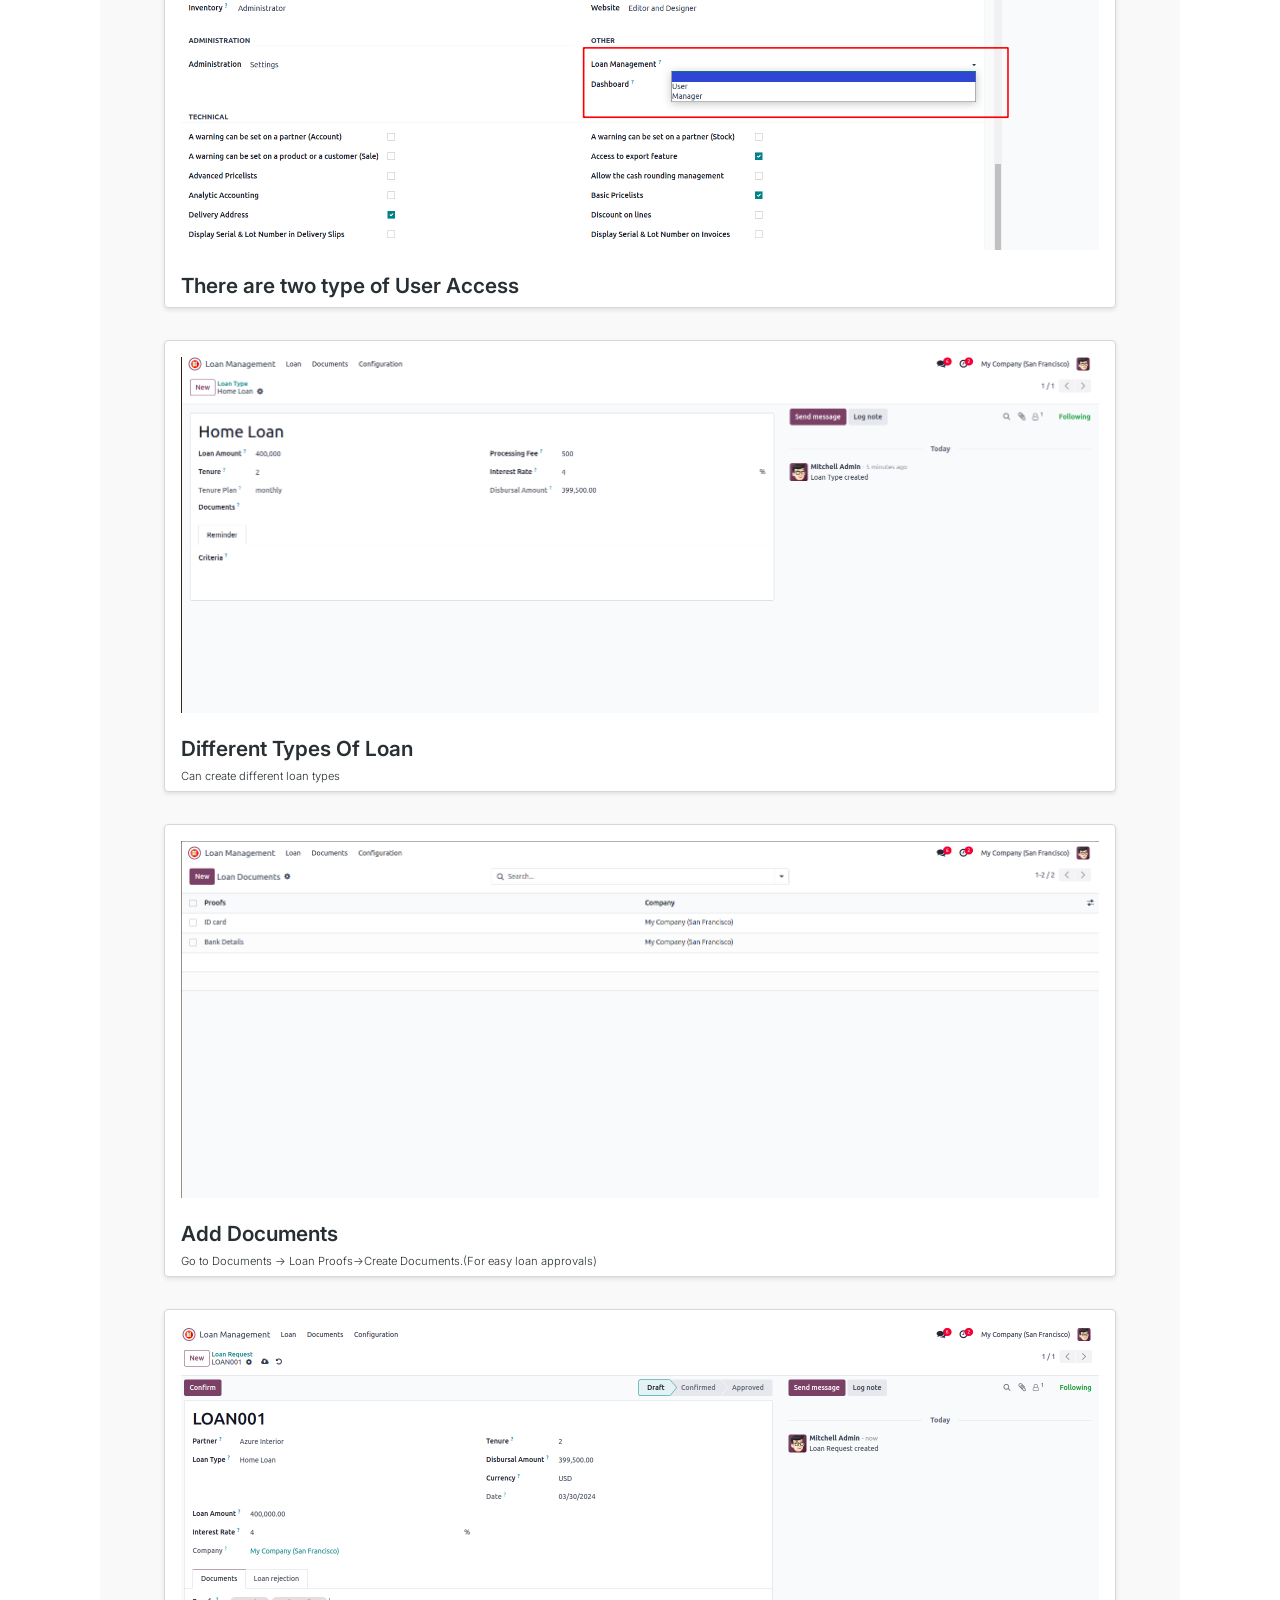
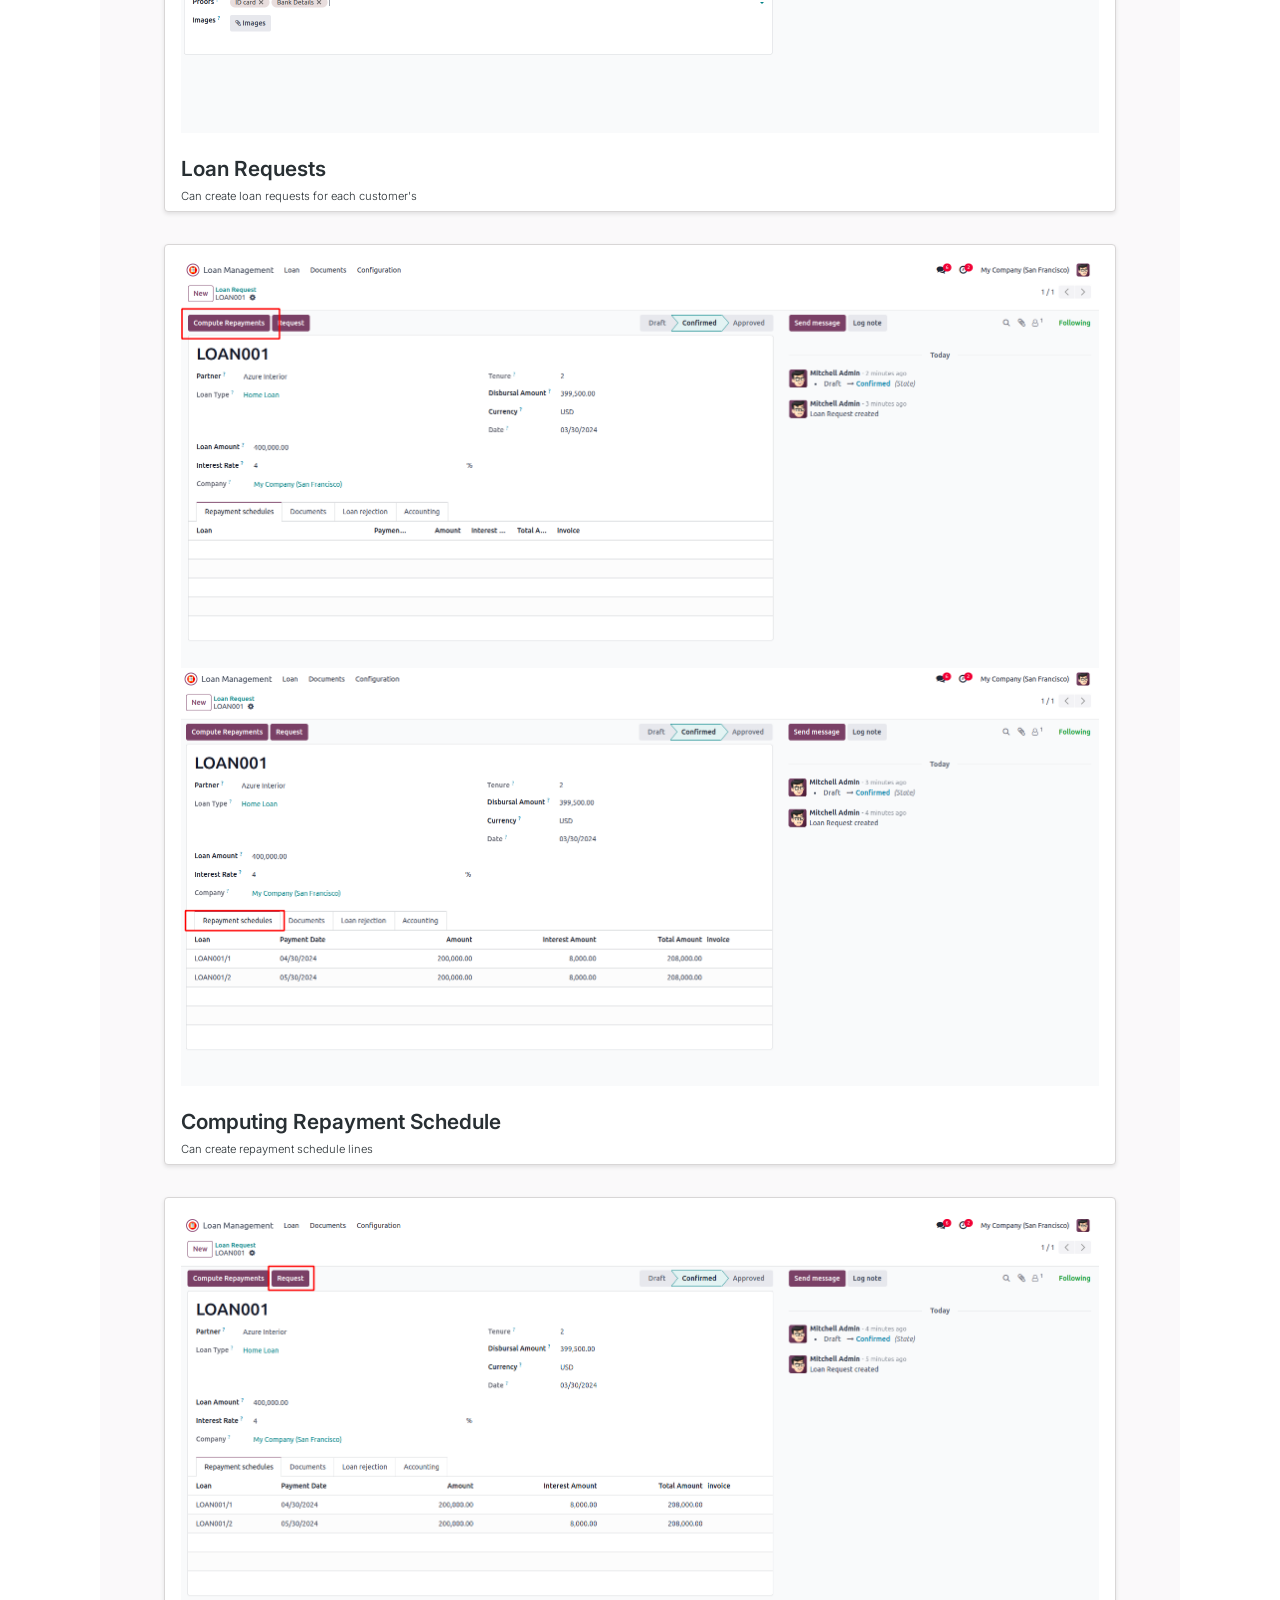
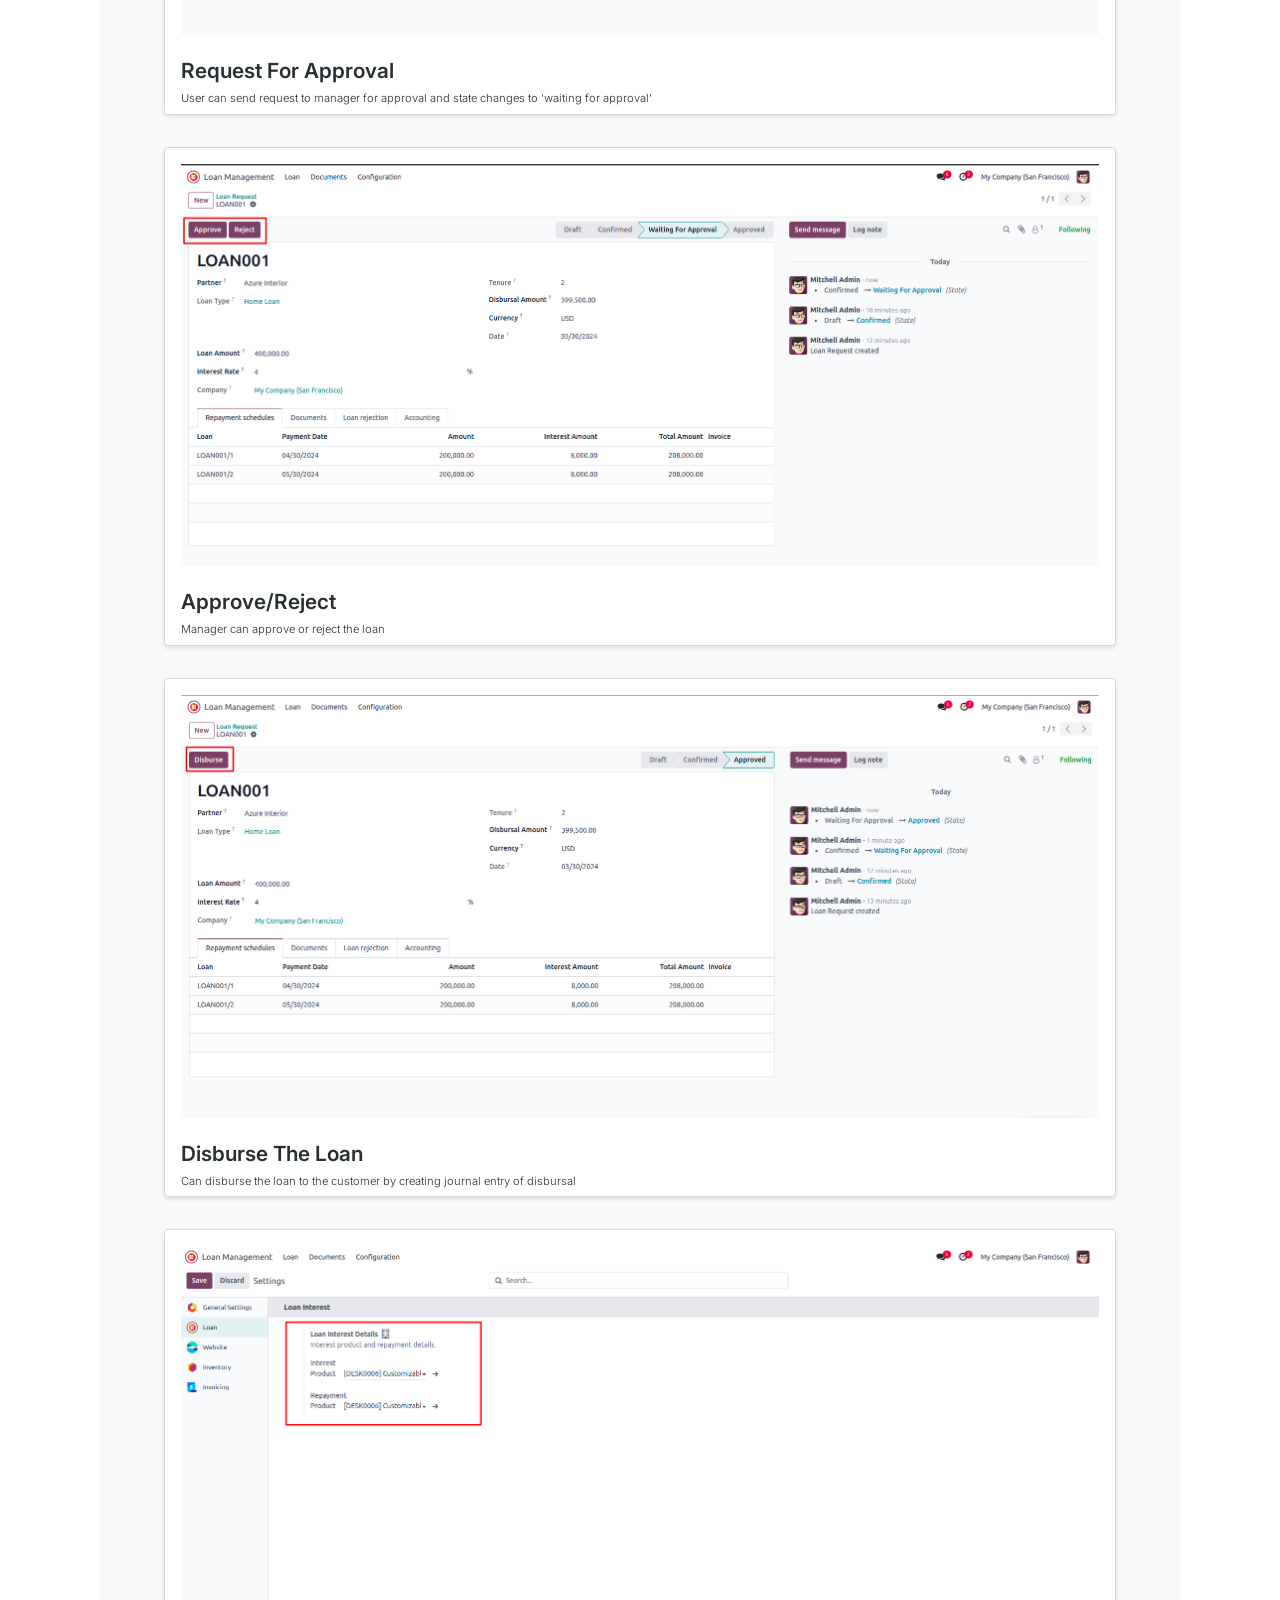
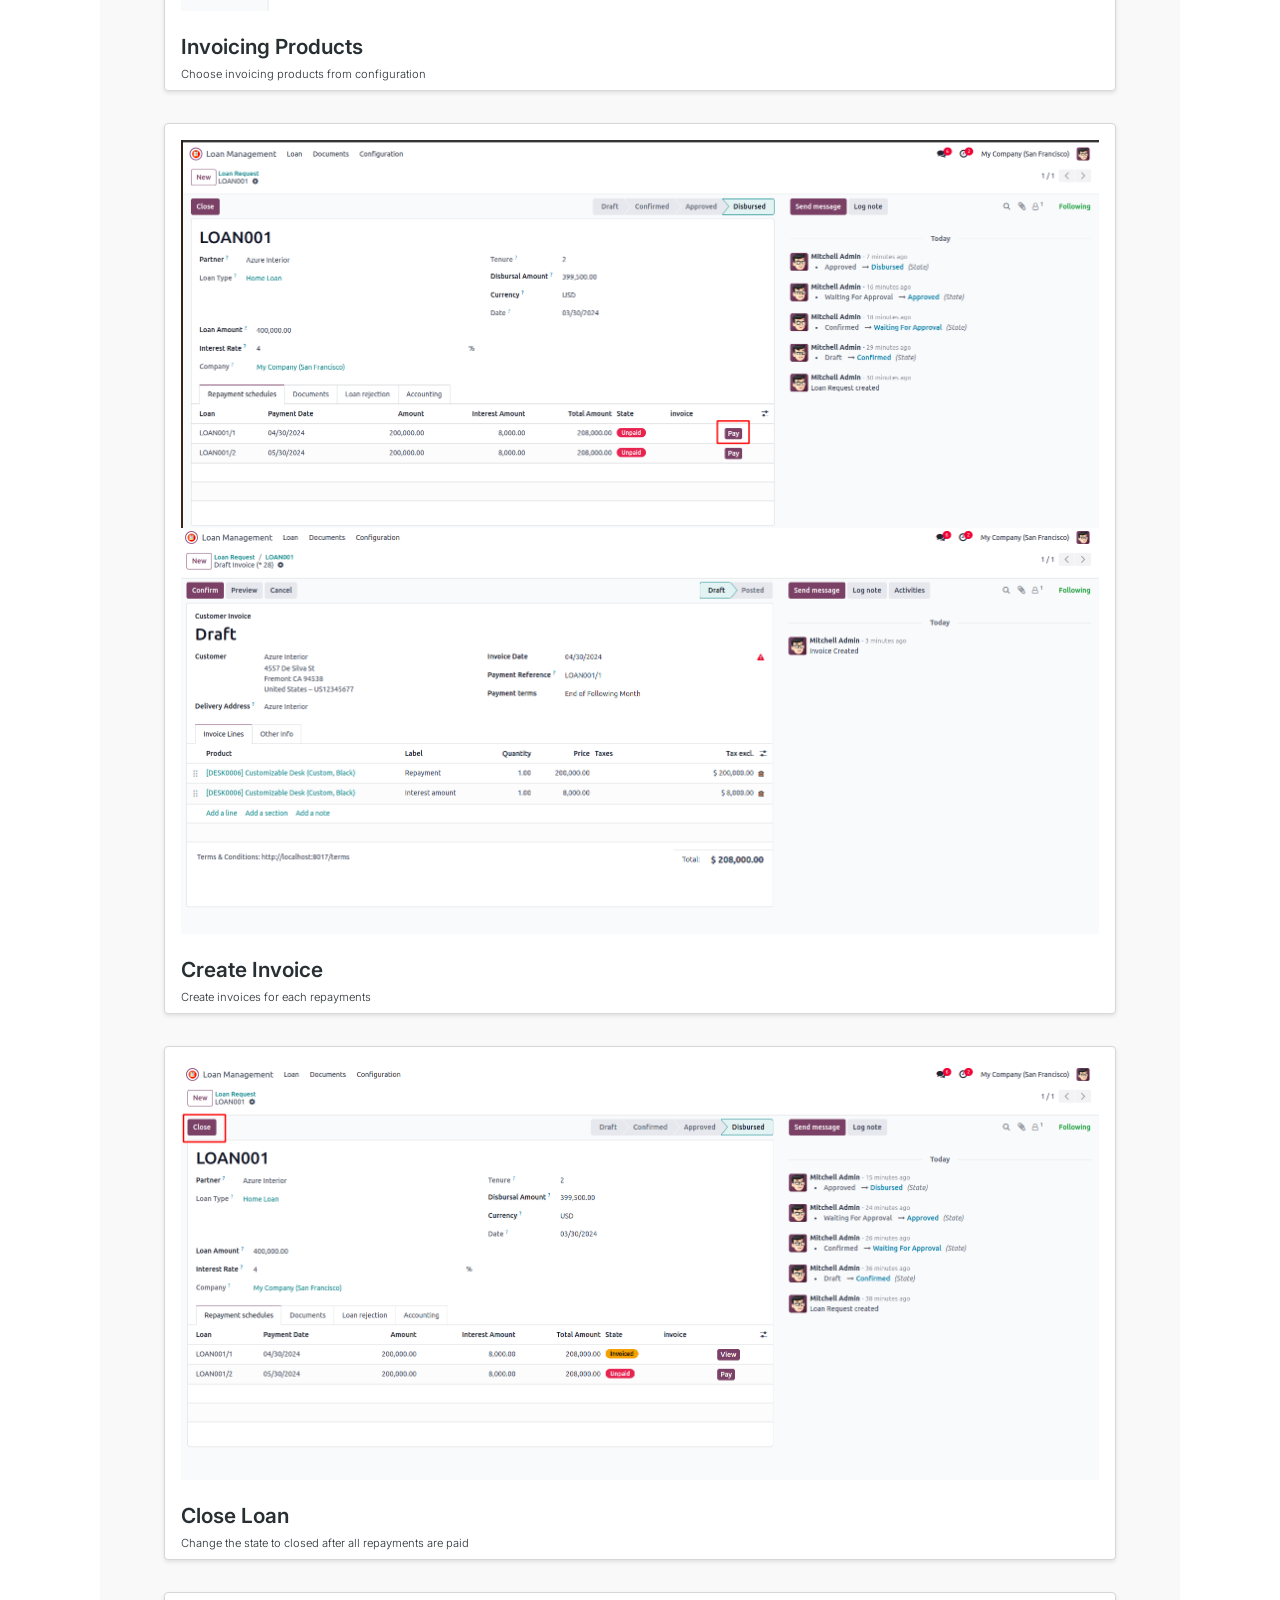
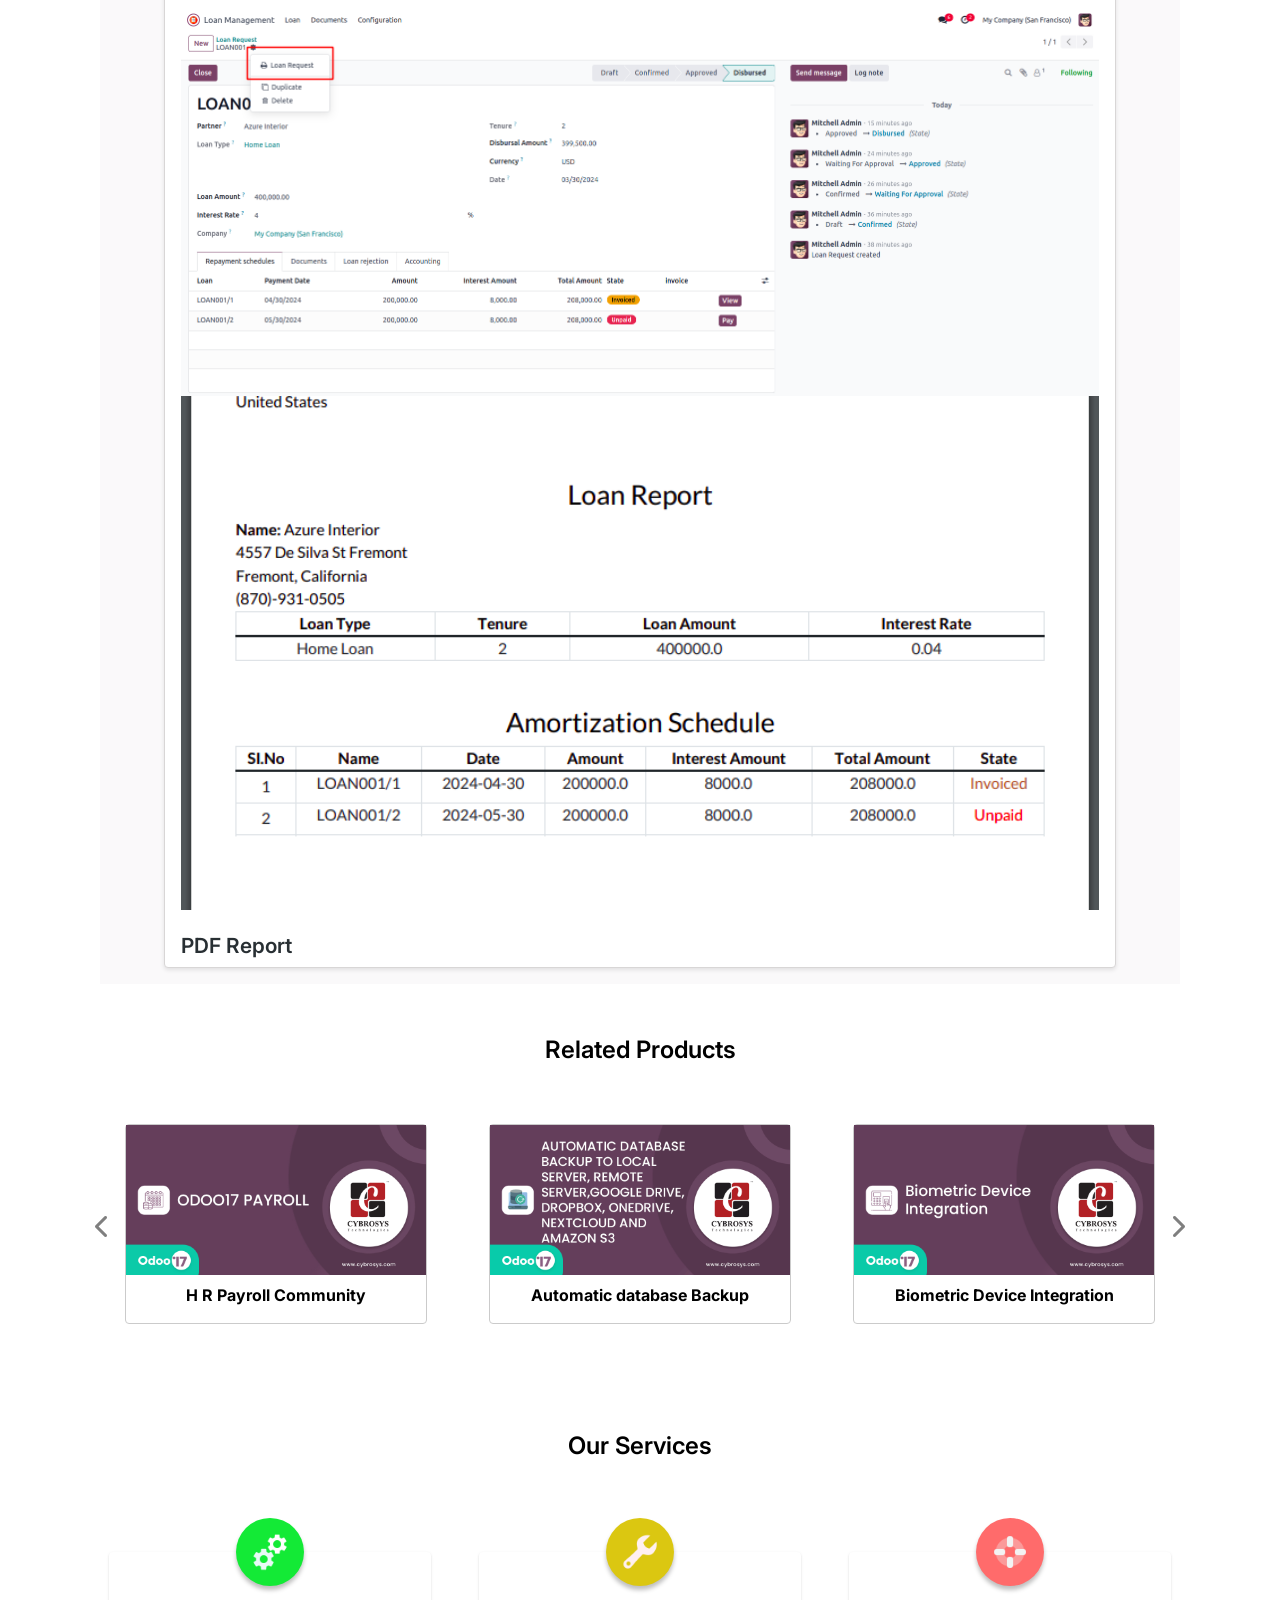
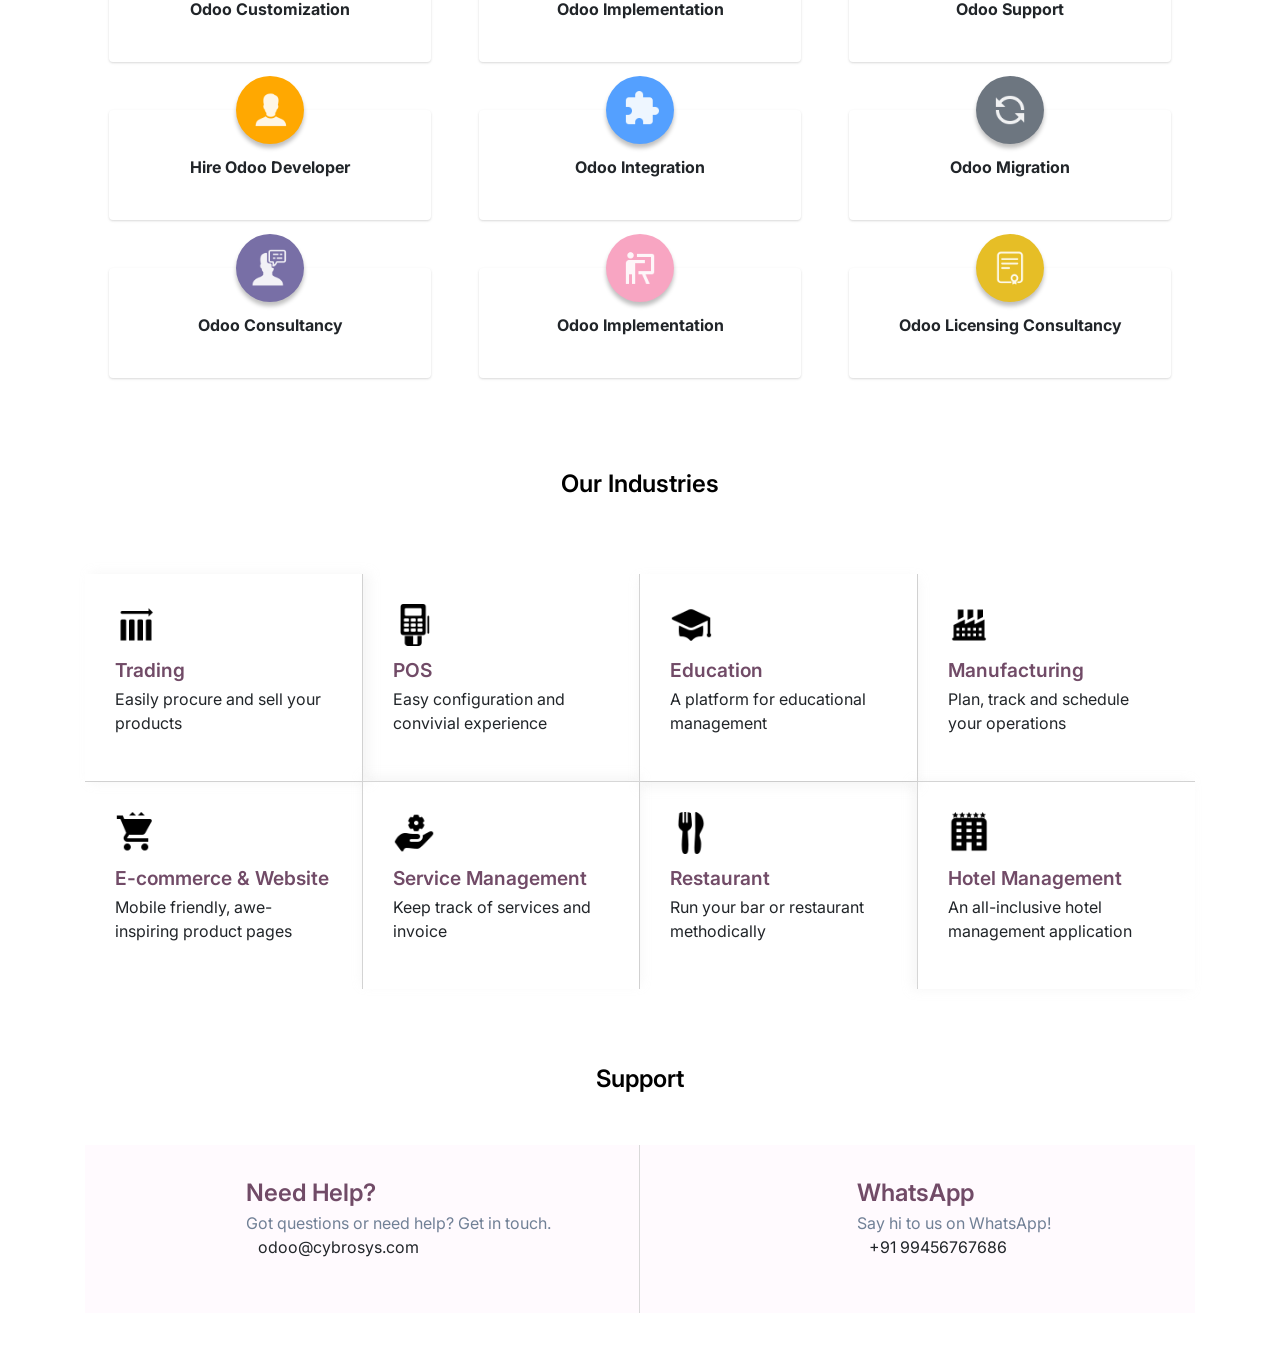
==== commit 85a46602: "test" ====
--- a/loan_management/static/description/index.html
+++ b/loan_management/static/description/index.html
@@ -487,7 +487,7 @@
                              style="font-weight: 500;background-color: #fff; border-radius: 4px; padding: 1rem; box-shadow: 0 2px 4px rgba(0, 0, 0, 0.1);">
                             <div class="d-flex mb-3"
                                  style="font-size: 0.8rem; font-weight: 500;"><span>Version
-                                        17.0.1.0.0</span><span
+                                        18.0.1.0.0</span><span
                                     class="px-2">|</span><span
                                     style="color: #714B67;font-weight: 600;">Released on:30th Mar 2024</span>
                             </div>
